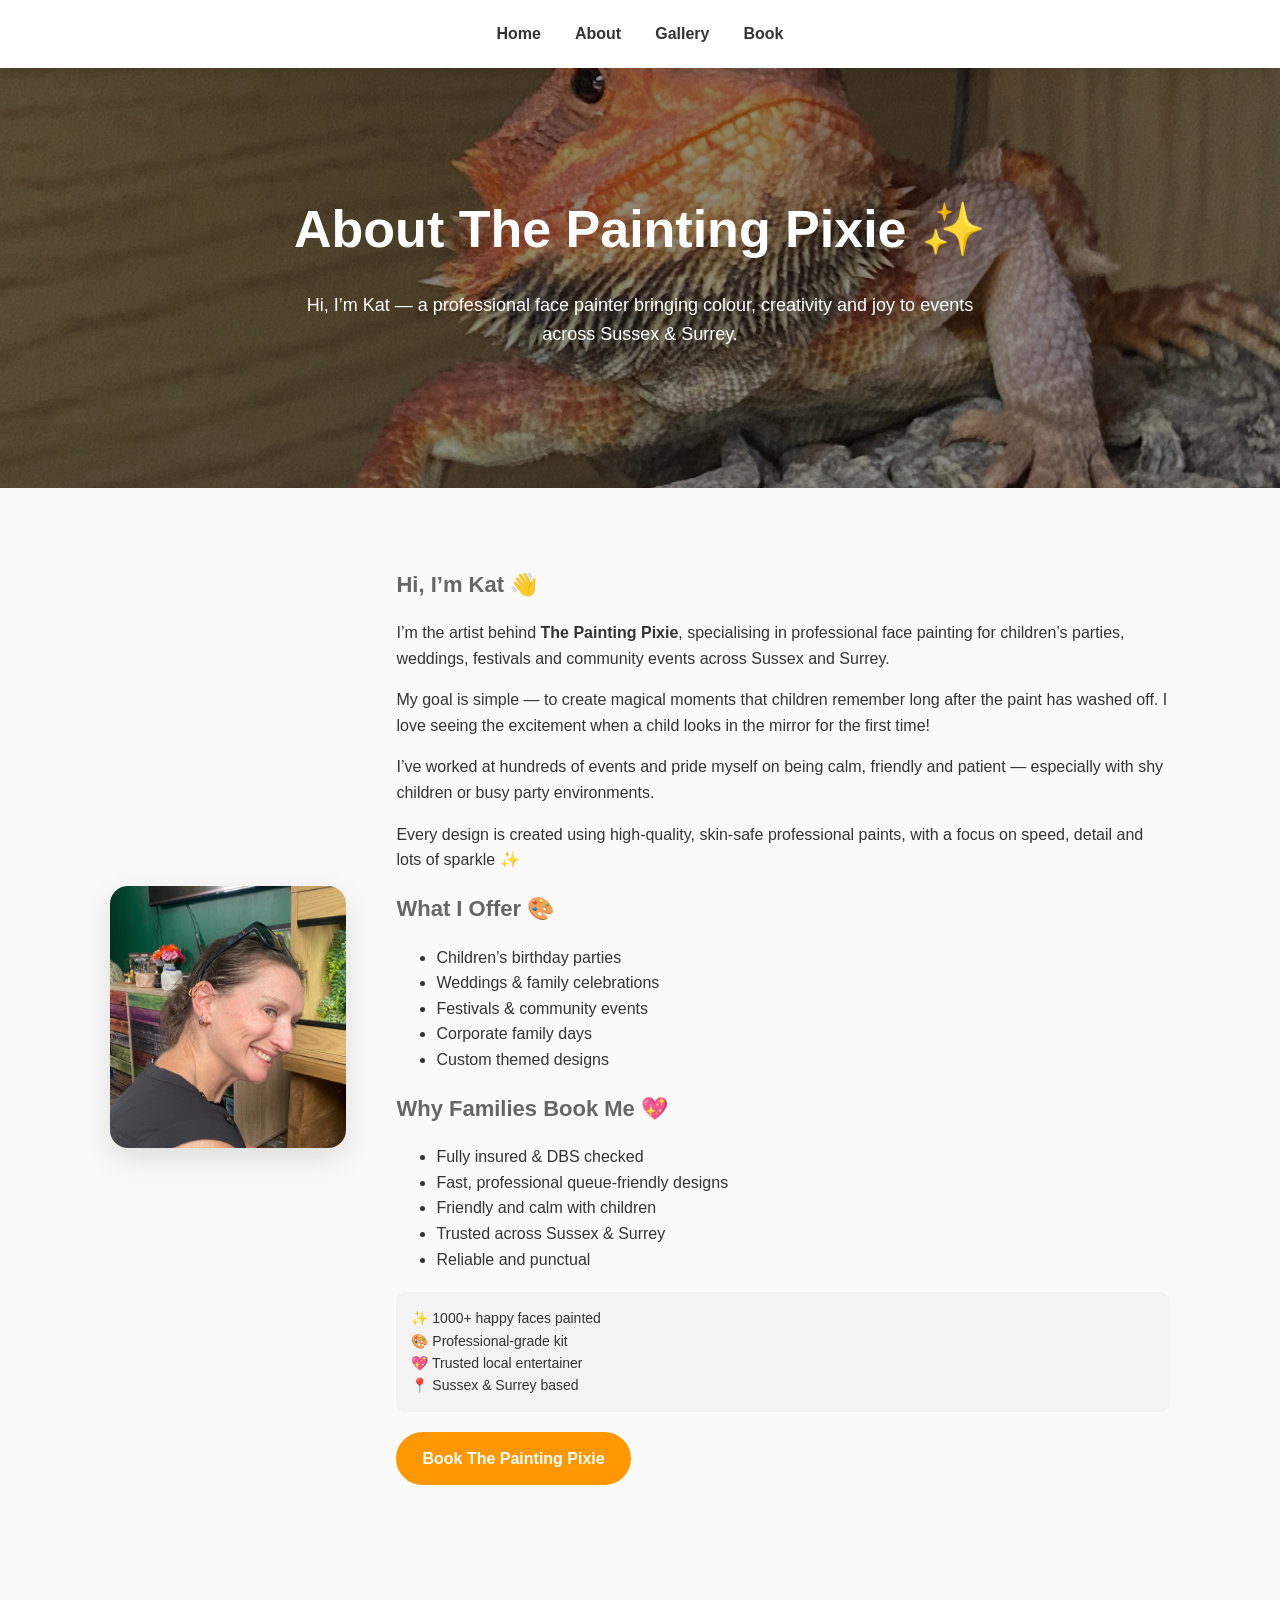
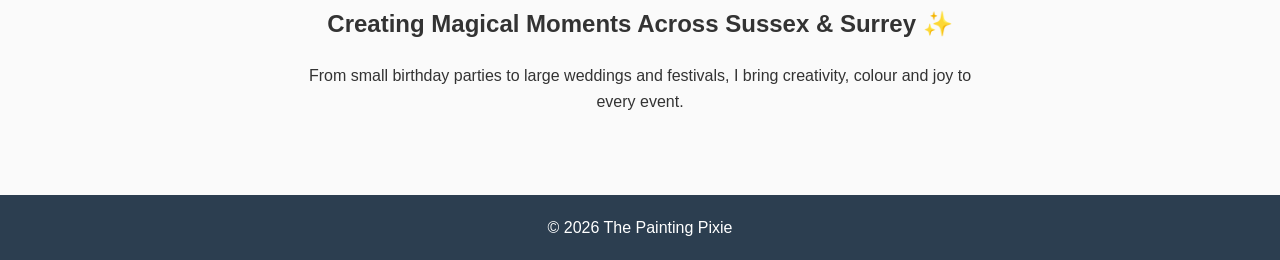
==== about.html @ 781991c0 "Update about.html" ====
<!DOCTYPE html>

<html lang="en-GB">

<head>

  <meta charset="UTF-8">

  <meta name="viewport" content="width=device-width, initial-scale=1.0">

  <title>About The Painting Pixie | Professional Face Painter Sussex & Surrey</title>

  <meta name="description" content="Meet Kat, professional face painter behind The Painting Pixie. Providing fun, safe and creative face painting for parties, weddings and events across Sussex and Surrey.">

  <link rel="canonical" href="https://www.thepaintingpixie.co.uk/about.html">

  <link rel="stylesheet" href="style.css">

  <!-- Open Graph -->

  <meta property="og:title" content="About The Painting Pixie">

  <meta property="og:description" content="Professional face painter in Sussex & Surrey creating magical designs for children’s events.">

  <!-- LocalBusiness Schema -->

  <script type="application/ld+json">

  {

    "@context":"https://schema.org",

    "@type":"AboutPage",

    "name":"About The Painting Pixie",

    "description":"Professional face painting services across Sussex and Surrey"

  }

  </script>

</head>

<body>

<nav>

  <a href="index.html">Home</a>

  <a href="about.html">About</a>

  <a href="gallery.html">Gallery</a>

  <a href="contact.html">Book</a>

</nav>

<header class="page-header">

  <h1>About The Painting Pixie ✨</h1>

  <p>Hi, I’m Kat — a professional face painter bringing colour, creativity and joy to events across Sussex & Surrey.</p>

</header>

<section class="about-container">

  <div class="about-image">

    <img src="kat.jpg" alt="Kat, professional face painter from The Painting Pixie" loading="lazy">

  </div>

  <div class="about-text">

    <h2>Hi, I’m Kat 👋</h2>

    <p>

      I’m the artist behind <strong>The Painting Pixie</strong>, specialising in professional face painting

      for children’s parties, weddings, festivals and community events across Sussex and Surrey.

    </p>

    <p>

      My goal is simple — to create magical moments that children remember long after the paint has washed off.

      I love seeing the excitement when a child looks in the mirror for the first time!

    </p>

    <p>

      I’ve worked at hundreds of events and pride myself on being calm, friendly and patient — especially

      with shy children or busy party environments.

    </p>

    <p>

      Every design is created using high-quality, skin-safe professional paints, with a focus on speed,

      detail and lots of sparkle ✨

    </p>

    <h2>What I Offer 🎨</h2>

    <ul>

      <li>Children’s birthday parties</li>

      <li>Weddings & family celebrations</li>

      <li>Festivals & community events</li>

      <li>Corporate family days</li>

      <li>Custom themed designs</li>

    </ul>

    <h2>Why Families Book Me 💖</h2>

    <ul>

      <li>Fully insured & DBS checked</li>

      <li>Fast, professional queue-friendly designs</li>

      <li>Friendly and calm with children</li>

      <li>Trusted across Sussex & Surrey</li>

      <li>Reliable and punctual</li>

    </ul>

    <div class="trust">

      ✨ 1000+ happy faces painted<br>

      🎨 Professional-grade kit<br>

      💖 Trusted local entertainer<br>

      📍 Sussex & Surrey based

    </div>

    <a href="contact.html" class="btn">Book The Painting Pixie</a>

  </div>

</section>

<!-- TRUST BOOST SECTION -->

<section style="text-align:center; padding:40px;">

  <h2>Creating Magical Moments Across Sussex & Surrey ✨</h2>

  <p style="max-width:700px; margin:auto;">

    From small birthday parties to large weddings and festivals, I bring creativity, colour and joy to every event.

  </p>

</section>

<footer>

  © 2026 The Painting Pixie

</footer>

</body>

</html>
---- style.css ----
/* =========================

   GLOBAL

========================= */

* {

  box-sizing: border-box;

}

body {

  margin: 0;

  font-family: Arial, sans-serif;

  color: #333;

  background: #fafafa;

  line-height: 1.6;

}

img {

  max-width: 100%;

  height: auto;

  display: block;

}

/* =========================

   NAV

========================= */

nav {

  background: white;

  padding: 15px;

  text-align: center;

  box-shadow: 0 2px 10px rgba(0,0,0,0.05);

  position: sticky;

  top: 0;

  z-index: 1000;

  display: flex;

  justify-content: center;

  flex-wrap: wrap;

  gap: 10px;

}

nav a {

  text-decoration: none;

  color: #333;

  font-weight: bold;

  padding: 6px 12px;

  border-radius: 20px;

  transition: 0.2s ease;

}

nav a:hover {

  color: #ff6ec4;

  background: rgba(255, 110, 196, 0.08);

}

/* =========================

   UNIFIED PAGE HEADER (ALL PAGES)

========================= */

.page-header {

  position: relative;

  color: white;

  text-align: center;

  padding: 120px 20px;

  /* NEW HERO IMAGE */

  background-image: url("hero.jpg");

  background-size: cover;

  background-position: center;

  background-repeat: no-repeat;

}

/* DARK OVERLAY FOR READABILITY */

.page-header::before {

  content: "";

  position: absolute;

  inset: 0;

  background: rgba(0, 0, 0, 0.45);

}

/* KEEP TEXT ABOVE OVERLAY */

.page-header h1,

.page-header p,

.page-header a {

  position: relative;

  z-index: 1;

}

.page-header h1 {

  margin: 0;

  font-size: 52px;

}

.page-header p {

  font-size: 18px;

  max-width: 700px;

  margin: 20px auto;

}

/* =========================

   SECTIONS

========================= */

section {

  max-width: 1000px;

  margin: auto;

  padding: 60px 20px;

}

/* =========================

   BUTTONS

========================= */

.btn,

.whatsapp-btn {

  display: inline-block;

  padding: 14px 26px;

  border-radius: 40px;

  text-decoration: none;

  font-weight: bold;

  transition: 0.2s ease;

}

.btn {

  background: #ff9800;

  color: white;

}

.btn:hover {

  background: #e68900;

  transform: translateY(-2px);

}

.whatsapp-btn {

  background: #25D366;

  color: white;

}

.whatsapp-btn:hover {

  opacity: 0.9;

  transform: translateY(-2px);

}

/* =========================

   ABOUT (SIMPLIFIED)

========================= */

.about {

  display: flex;

  gap: 40px;

  align-items: center;

}

.about img {

  width: 300px;

  border-radius: 20px;

}

/* =========================

   ABOUT HERO (NOW MATCHES GLOBAL SYSTEM)

========================= */

.about-hero {

  background: #fafafa;

  min-height: auto;

  display: block;

  padding: 0;

}

.about-container {

  display: flex;

  gap: 50px;

  max-width: 1100px;

  margin: auto;

  align-items: center;

}

.about-image img {

  width: 100%;

  max-width: 400px;

  border-radius: 18px;

  box-shadow: 0 10px 30px rgba(0,0,0,0.12);

}

.about-text h1 {

  font-size: 38px;

}

.about-text h2 {

  font-size: 22px;

  color: #666;

}

/* =========================

   TRUST BOX

========================= */

.trust {

  margin: 20px 0;

  padding: 15px;

  background: #f3f3f3;

  border-radius: 10px;

  font-size: 14px;

}

/* =========================

   GALLERY

========================= */

.insta-gallery {

  display: grid;

  grid-template-columns: repeat(auto-fit, minmax(180px, 1fr));

  gap: 15px;

}

.insta-gallery img {

  aspect-ratio: 1 / 1;

  object-fit: cover;

  border-radius: 14px;

  transition: transform 0.25s ease;

}

.insta-gallery img:hover {

  transform: scale(1.05);

}

/* =========================

   CONTACT BOX

========================= */

.contact-box {

  background: white;

  padding: 25px;

  border-radius: 12px;

}

/* =========================

   TESTIMONIALS

========================= */

.testimonials {

  display: grid;

  grid-template-columns: repeat(auto-fit, minmax(260px, 1fr));

  gap: 20px;

}

.testimonial {

  background: white;

  padding: 25px;

  border-radius: 12px;

}

/* =========================

   PACKAGES SECTION

========================= */

.packages-section {

  padding: 60px 20px;

  background-color: #f9f9f9;

  text-align: center;

  font-family: Arial, sans-serif;

}

.packages-title {

  font-size: 2.5rem;

  color: #333;

  margin-bottom: 10px;

}

.packages-subtitle {

  font-size: 1.1rem;

  color: #666;

  margin-bottom: 40px;

}

.packages-grid {

  display: grid;

  grid-template-columns: repeat(3, 1fr);

  gap: 30px;

  max-width: 1200px;

  margin: 0 auto;

  align-items: stretch;

}

.package-card {

  background: #ffffff;

  border-radius: 12px;

  box-shadow: 0 4px 15px rgba(0,0,0,0.05);

  padding: 30px;

  width: 100%;

  max-width: 320px;

  display: flex;

  flex-direction: column;

  justify-content: space-between;

  transition: transform 0.3s ease;

  border: 1px solid #eee;

}

.package-card {

  display: flex;

  flex-direction: column;

  justify-content: space-between;

  height: 100%;

}

.package-card:hover {

  transform: translateY(-5px);

}

.package-name {

  font-size: 1.5rem;

  color: #2c3e50;

  margin: 0 0 10px 0;

}

.package-tagline {

  font-size: 0.95rem;

  color: #e67e22;

  font-weight: bold;

  margin-bottom: 20px;

}

.package-features {

  list-style: none;

  padding: 0;

  margin: 0 0 30px 0;

  text-align: left;

}

.package-features li {

  padding: 8px 0;

  color: #555;

  font-size: 0.95rem;

  border-bottom: 1px dashed #eee;

}

.package-features li:last-child {

  border-bottom: none;

}

.package-price {

  font-size: 1.8rem;

  font-weight: bold;

  color: #333;

  margin-bottom: 25px;

}

.package-btn {

  display: block;

  background-color: #ff9800;

  color: white;

  text-decoration: none;

  padding: 12px 20px;

  border-radius: 25px;

  font-weight: bold;

  transition: background 0.2s;

}

.package-btn:hover {

  background-color: #2980b9;

}

.package-summary {

  margin-top: 30px;

  padding: 20px;

  background: #fafafa;

  border-radius: 12px;

  border: 1px solid #eee;

}

.package-summary h3 {

  margin-top: 0;

  color: #ff6ec4;

}

.package-summary p {

  margin-bottom: 15px;

  line-height: 1.5;

}


/* =========================

   FOOTER

========================= */

footer {

  text-align: center;

  padding: 20px;

  background: #2c3e50;

  color: white;

  margin-top: 40px;

}

/* =========================

   WHATSAPP FLOAT

========================= */

.whatsapp-float {

  position: fixed;

  width: 60px;

  height: 60px;

  bottom: 20px;

  right: 20px;

  background: #25D366;

  color: white;

  border-radius: 50%;

}

/* =========================

   BOOKING PAGE

========================= */

.booking-grid {

  display: grid;

  grid-template-columns: 1fr 1fr;

  gap: 20px;

}

.card {

  background: white;

  padding: 20px;

  border-radius: 12px;

}

/* FORM */

form {

  display: flex;

  flex-direction: column;

  gap: 12px;

  max-width: 500px;

}

input,

textarea {

  width: 100%;

  padding: 10px;

  border: 1px solid #ccc;

  border-radius: 5px;

}

select {

  width: 100%;

  padding: 10px;

  border: 1px solid #ccc;

  border-radius: 5px;

  font-size: 16px;

  background: white;

  margin-bottom: 12px;

}

.package-summary {

  background: #f9f9f9;

  padding: 20px;

  border-radius: 12px;

  margin-bottom: 20px;

  border: 1px solid #eee;

}

/* =========================

   MOBILE

========================= */

@media (max-width: 768px) {

  header h1 {

    font-size: 36px;

  }

  .about,

  .about-container {

    flex-direction: column;

    text-align: center;

  }

  .booking-grid {

    grid-template-columns: 1fr;

  }

   .packages-grid {

  grid-template-columns: 1fr;

}
   
}
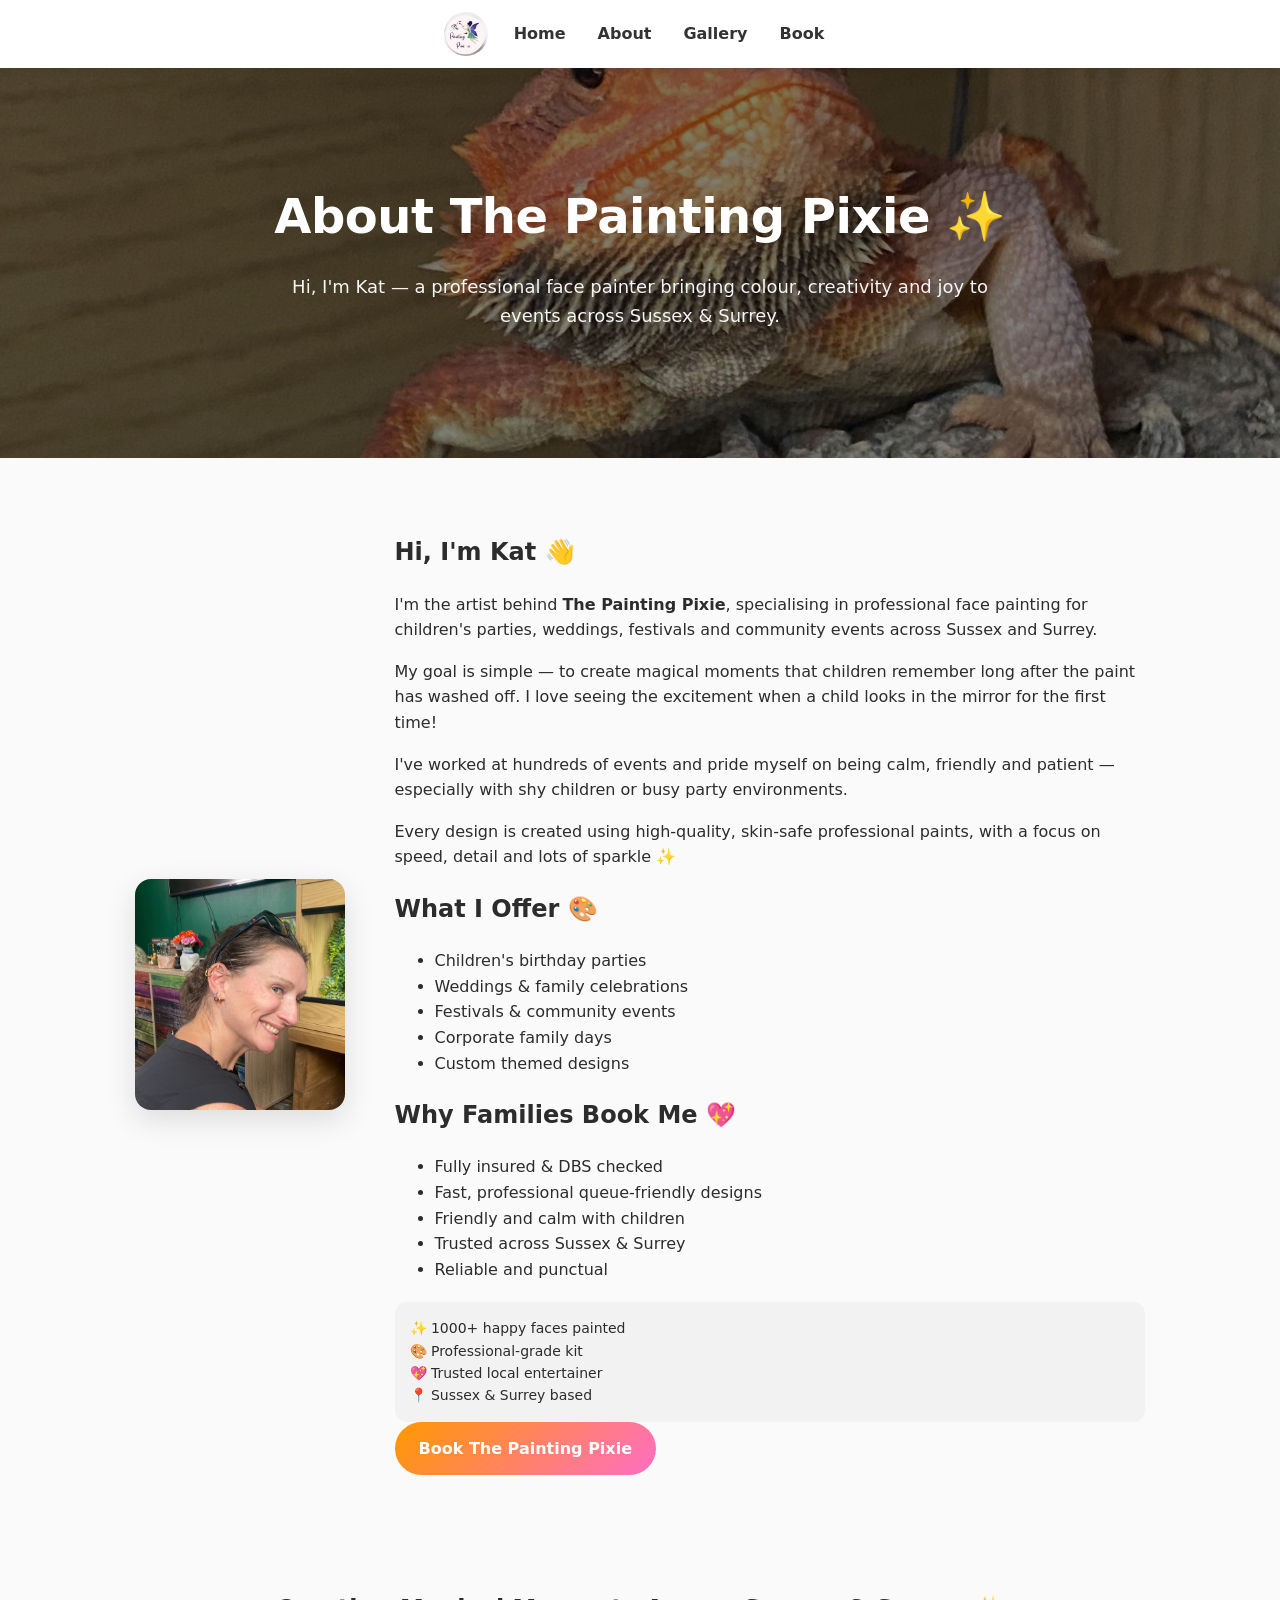
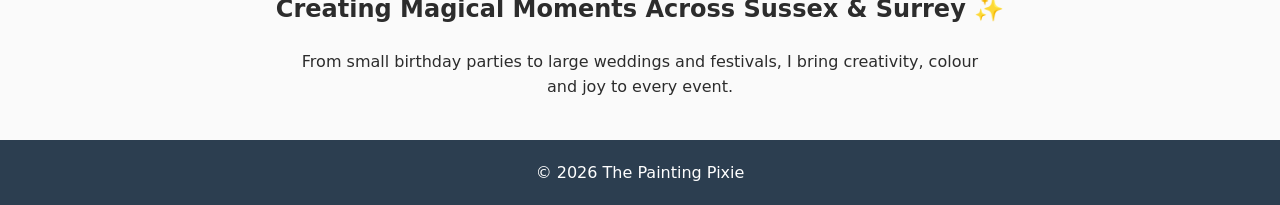
==== commit 3589aa1a: "Add files via upload" ====
--- a/about.html
+++ b/about.html
@@ -1,183 +1,112 @@
 <!DOCTYPE html>
+<html lang="en-GB">
+<head>
+<meta charset="UTF-8">
+<meta name="viewport" content="width=device-width, initial-scale=1.0">
+<title>About The Painting Pixie | Professional Face Painter Sussex & Surrey</title>
+<meta name="description" content="Meet Kat, professional face painter behind The Painting Pixie. Providing fun, safe and creative face painting for parties, weddings and events across Sussex and Surrey.">
+<link rel="canonical" href="https://www.thepaintingpixie.co.uk/about.html">
+<link rel="stylesheet" href="style.css">
 
-<html lang="en-GB">
+<!-- Favicon (from your logo) -->
+<link rel="icon" type="image/png" sizes="32x32" href="favicon-32x32.png">
+<link rel="icon" type="image/png" sizes="16x16" href="favicon-16x16.png">
+<link rel="apple-touch-icon" href="apple-touch-icon.png">
+<link rel="icon" href="favicon.ico">
 
-<head>
+<!-- Open Graph -->
+<meta property="og:title" content="About The Painting Pixie">
+<meta property="og:description" content="Professional face painter in Sussex & Surrey creating magical designs for children's events.">
 
-  <meta charset="UTF-8">
-
-  <meta name="viewport" content="width=device-width, initial-scale=1.0">
-
-  <title>About The Painting Pixie | Professional Face Painter Sussex & Surrey</title>
-
-  <meta name="description" content="Meet Kat, professional face painter behind The Painting Pixie. Providing fun, safe and creative face painting for parties, weddings and events across Sussex and Surrey.">
-
-  <link rel="canonical" href="https://www.thepaintingpixie.co.uk/about.html">
-
-  <link rel="stylesheet" href="style.css">
-
-  <!-- Open Graph -->
-
-  <meta property="og:title" content="About The Painting Pixie">
-
-  <meta property="og:description" content="Professional face painter in Sussex & Surrey creating magical designs for children’s events.">
-
-  <!-- LocalBusiness Schema -->
-
-  <script type="application/ld+json">
-
-  {
-
-    "@context":"https://schema.org",
-
-    "@type":"AboutPage",
-
-    "name":"About The Painting Pixie",
-
-    "description":"Professional face painting services across Sussex and Surrey"
-
-  }
-
-  </script>
-
+<!-- LocalBusiness Schema -->
+<script type="application/ld+json">
+{
+"@context":"https://schema.org",
+"@type":"AboutPage",
+"name":"About The Painting Pixie",
+"description":"Professional face painting services across Sussex and Surrey"
+}
+</script>
 </head>
 
 <body>
-
 <nav>
-
-  <a href="index.html">Home</a>
-
-  <a href="about.html">About</a>
-
-  <a href="gallery.html">Gallery</a>
-
-  <a href="contact.html">Book</a>
-
+<a href="index.html" class="nav-logo-link"><img src="logo-nav.png" alt="The Painting Pixie logo"></a>
+<a href="index.html">Home</a>
+<a href="about.html">About</a>
+<a href="gallery.html">Gallery</a>
+<a href="contact.html">Book</a>
 </nav>
 
 <header class="page-header">
-
-  <h1>About The Painting Pixie ✨</h1>
-
-  <p>Hi, I’m Kat — a professional face painter bringing colour, creativity and joy to events across Sussex & Surrey.</p>
-
+<h1>About The Painting Pixie ✨</h1>
+<p>Hi, I'm Kat — a professional face painter bringing colour, creativity and joy to events across Sussex & Surrey.</p>
 </header>
 
 <section class="about-container">
+<div class="about-image">
+<img src="kat.jpg" alt="Kat, professional face painter from The Painting Pixie">
+</div>
 
-  <div class="about-image">
+<div class="about-text">
+<h2>Hi, I'm Kat 👋</h2>
+<p>
+I'm the artist behind <strong>The Painting Pixie</strong>, specialising in professional face painting
+for children's parties, weddings, festivals and community events across Sussex and Surrey.
+</p>
+<p>
+My goal is simple — to create magical moments that children remember long after the paint has washed off.
+I love seeing the excitement when a child looks in the mirror for the first time!
+</p>
+<p>
+I've worked at hundreds of events and pride myself on being calm, friendly and patient — especially
+with shy children or busy party environments.
+</p>
+<p>
+Every design is created using high-quality, skin-safe professional paints, with a focus on speed,
+detail and lots of sparkle ✨
+</p>
 
-    <img src="kat.jpg" alt="Kat, professional face painter from The Painting Pixie" loading="lazy">
+<h2>What I Offer 🎨</h2>
+<ul>
+<li>Children's birthday parties</li>
+<li>Weddings & family celebrations</li>
+<li>Festivals & community events</li>
+<li>Corporate family days</li>
+<li>Custom themed designs</li>
+</ul>
 
-  </div>
+<h2>Why Families Book Me 💖</h2>
+<ul>
+<li>Fully insured & DBS checked</li>
+<li>Fast, professional queue-friendly designs</li>
+<li>Friendly and calm with children</li>
+<li>Trusted across Sussex & Surrey</li>
+<li>Reliable and punctual</li>
+</ul>
 
-  <div class="about-text">
+<div class="trust">
+✨ 1000+ happy faces painted<br>
+🎨 Professional-grade kit<br>
+💖 Trusted local entertainer<br>
+📍 Sussex & Surrey based
+</div>
 
-    <h2>Hi, I’m Kat 👋</h2>
-
-    <p>
-
-      I’m the artist behind <strong>The Painting Pixie</strong>, specialising in professional face painting
-
-      for children’s parties, weddings, festivals and community events across Sussex and Surrey.
-
-    </p>
-
-    <p>
-
-      My goal is simple — to create magical moments that children remember long after the paint has washed off.
-
-      I love seeing the excitement when a child looks in the mirror for the first time!
-
-    </p>
-
-    <p>
-
-      I’ve worked at hundreds of events and pride myself on being calm, friendly and patient — especially
-
-      with shy children or busy party environments.
-
-    </p>
-
-    <p>
-
-      Every design is created using high-quality, skin-safe professional paints, with a focus on speed,
-
-      detail and lots of sparkle ✨
-
-    </p>
-
-    <h2>What I Offer 🎨</h2>
-
-    <ul>
-
-      <li>Children’s birthday parties</li>
-
-      <li>Weddings & family celebrations</li>
-
-      <li>Festivals & community events</li>
-
-      <li>Corporate family days</li>
-
-      <li>Custom themed designs</li>
-
-    </ul>
-
-    <h2>Why Families Book Me 💖</h2>
-
-    <ul>
-
-      <li>Fully insured & DBS checked</li>
-
-      <li>Fast, professional queue-friendly designs</li>
-
-      <li>Friendly and calm with children</li>
-
-      <li>Trusted across Sussex & Surrey</li>
-
-      <li>Reliable and punctual</li>
-
-    </ul>
-
-    <div class="trust">
-
-      ✨ 1000+ happy faces painted<br>
-
-      🎨 Professional-grade kit<br>
-
-      💖 Trusted local entertainer<br>
-
-      📍 Sussex & Surrey based
-
-    </div>
-
-    <a href="contact.html" class="btn">Book The Painting Pixie</a>
-
-  </div>
-
+<a href="contact.html" class="btn">Book The Painting Pixie</a>
+</div>
 </section>
 
 <!-- TRUST BOOST SECTION -->
-
 <section style="text-align:center; padding:40px;">
-
-  <h2>Creating Magical Moments Across Sussex & Surrey ✨</h2>
-
-  <p style="max-width:700px; margin:auto;">
-
-    From small birthday parties to large weddings and festivals, I bring creativity, colour and joy to every event.
-
-  </p>
-
+<h2>Creating Magical Moments Across Sussex & Surrey ✨</h2>
+<p style="max-width:700px; margin:auto;">
+From small birthday parties to large weddings and festivals, I bring creativity, colour and joy to every event.
+</p>
 </section>
 
 <footer>
-
-  © 2026 The Painting Pixie
-
+© 2026 The Painting Pixie
 </footer>
 
 </body>
-
 </html>
--- a/style.css
+++ b/style.css
@@ -1,804 +1,341 @@
 /* =========================
-
-   GLOBAL
-
-========================= */
-
+   GLOBAL RESET + BASE
+========================= */
 * {
-
   box-sizing: border-box;
-
-}
-
+}
 body {
-
   margin: 0;
-
-  font-family: Arial, sans-serif;
-
+  font-family: system-ui, -apple-system, Segoe UI, Roboto, Arial, sans-serif;
+  color: #2c2c2c;
+  background: #fafafa;
+  line-height: 1.6;
+  -webkit-font-smoothing: antialiased;
+}
+img {
+  max-width: 100%;
+  height: auto;
+  display: block;
+}
+
+/* =========================
+   NAV
+========================= */
+nav {
+  background: #fff;
+  padding: 12px;
+  text-align: center;
+  box-shadow: 0 2px 10px rgba(0,0,0,0.06);
+  position: sticky;
+  top: 0;
+  z-index: 1000;
+  display: flex;
+  justify-content: center;
+  align-items: center;
+  flex-wrap: wrap;
+  gap: 8px;
+}
+nav a {
+  text-decoration: none;
   color: #333;
-
-  background: #fafafa;
-
-  line-height: 1.6;
-
-}
-
-img {
-
-  max-width: 100%;
-
-  height: auto;
-
+  font-weight: 600;
+  padding: 6px 12px;
+  border-radius: 999px;
+  transition: 0.2s ease;
+}
+nav a:hover {
+  color: #ff6ec4;
+  background: rgba(255, 110, 196, 0.1);
+}
+
+/* Logo link in nav — exclude it from the pill hover effect */
+nav a.nav-logo-link {
+  padding: 0;
+  margin-right: 6px;
+  border-radius: 50%;
+}
+nav a.nav-logo-link:hover {
+  background: none;
+}
+nav a.nav-logo-link img {
+  height: 44px;
+  width: 44px;
+  border-radius: 50%;
   display: block;
-
-}
-
-/* =========================
-
-   NAV
-
-========================= */
-
-nav {
-
+}
+
+/* =========================
+   HERO HEADER
+========================= */
+.page-header {
+  position: relative;
+  color: white;
+  text-align: center;
+  padding: 110px 20px;
+  background-image: url("hero.jpg");
+  background-size: cover;
+  background-position: center;
+}
+.page-header::before {
+  content: "";
+  position: absolute;
+  inset: 0;
+  background: rgba(0,0,0,0.5);
+}
+.page-header h1,
+.page-header p,
+.page-header a {
+  position: relative;
+  z-index: 1;
+}
+.page-header h1 {
+  margin: 0;
+  font-size: 48px;
+  letter-spacing: -0.5px;
+}
+.page-header p {
+  font-size: 18px;
+  max-width: 700px;
+  margin: 18px auto;
+  opacity: 0.95;
+}
+
+/* =========================
+   SECTIONS
+========================= */
+section {
+  max-width: 1050px;
+  margin: auto;
+  padding: 55px 20px;
+}
+
+/* =========================
+   BUTTONS (IMPROVED)
+========================= */
+.btn,
+.whatsapp-btn,
+.package-btn {
+  display: inline-block;
+  padding: 14px 24px;
+  border-radius: 999px;
+  text-decoration: none;
+  font-weight: 700;
+  transition: 0.2s ease;
+}
+.btn {
+  background: linear-gradient(135deg, #ff9800, #ff6ec4);
+  color: white;
+}
+.btn:hover {
+  transform: translateY(-2px);
+  opacity: 0.95;
+}
+.whatsapp-btn {
+  background: #25D366;
+  color: white;
+}
+.whatsapp-btn:hover {
+  transform: translateY(-2px);
+  opacity: 0.9;
+}
+
+/* =========================
+   ABOUT
+========================= */
+.about {
+  display: flex;
+  gap: 40px;
+  align-items: center;
+}
+.about img {
+  width: 320px;
+  border-radius: 18px;
+}
+
+/* =========================
+   ABOUT CONTAINER
+========================= */
+.about-container {
+  display: flex;
+  gap: 50px;
+  align-items: center;
+}
+.about-image img {
+  width: 100%;
+  max-width: 420px;
+  border-radius: 16px;
+  box-shadow: 0 10px 30px rgba(0,0,0,0.12);
+}
+.about-text h1 {
+  font-size: 36px;
+}
+
+/* =========================
+   TRUST BOX
+========================= */
+.trust {
+  margin-top: 20px;
+  padding: 15px;
+  background: #f2f2f2;
+  border-radius: 12px;
+  font-size: 14px;
+}
+
+/* =========================
+   GALLERY
+========================= */
+.insta-gallery {
+  display: grid;
+  grid-template-columns: repeat(auto-fit, minmax(180px, 1fr));
+  gap: 14px;
+}
+.insta-gallery img {
+  aspect-ratio: 1/1;
+  object-fit: cover;
+  border-radius: 12px;
+  transition: transform 0.2s ease;
+}
+.insta-gallery img:hover {
+  transform: scale(1.04);
+}
+
+/* =========================
+   TESTIMONIALS
+========================= */
+.testimonials {
+  display: grid;
+  grid-template-columns: repeat(auto-fit, minmax(260px, 1fr));
+  gap: 18px;
+}
+.testimonial {
+  background: #fff;
+  padding: 22px;
+  border-radius: 12px;
+  box-shadow: 0 4px 15px rgba(0,0,0,0.04);
+}
+
+/* =========================
+   CONTACT BOX
+========================= */
+.contact-box {
   background: white;
-
-  padding: 15px;
-
-  text-align: center;
-
-  box-shadow: 0 2px 10px rgba(0,0,0,0.05);
-
-  position: sticky;
-
-  top: 0;
-
-  z-index: 1000;
-
-  display: flex;
-
+  padding: 30px;
+  border-radius: 14px;
+  text-align: center;
+  box-shadow: 0 4px 20px rgba(0,0,0,0.05);
+}
+
+/* =========================
+   PACKAGES
+========================= */
+.packages-section {
+  background: #f8f8f8;
+  text-align: center;
+}
+.packages-grid {
+  display: grid;
+  grid-template-columns: repeat(3, 1fr);
+  gap: 25px;
+  max-width: 1100px;
+  margin: auto;
+}
+.package-card {
+  background: white;
+  border-radius: 14px;
+  padding: 28px;
+  border: 1px solid #eee;
+  box-shadow: 0 6px 20px rgba(0,0,0,0.04);
+  display: flex;
+  flex-direction: column;
+  justify-content: space-between;
+  transition: 0.2s ease;
+}
+.package-card:hover {
+  transform: translateY(-4px);
+}
+.package-price {
+  font-size: 1.8rem;
+  font-weight: bold;
+}
+
+/* =========================
+   FOOTER
+========================= */
+footer {
+  text-align: center;
+  padding: 20px;
+  background: #2c3e50;
+  color: white;
+}
+
+/* =========================
+   WHATSAPP FLOAT
+========================= */
+.whatsapp-float {
+  position: fixed;
+  bottom: 18px;
+  right: 18px;
+  width: 58px;
+  height: 58px;
+  background: #25D366;
+  border-radius: 50%;
+  display: flex;
+  align-items: center;
   justify-content: center;
-
-  flex-wrap: wrap;
-
-  gap: 10px;
-
-}
-
-nav a {
-
-  text-decoration: none;
-
-  color: #333;
-
-  font-weight: bold;
-
-  padding: 6px 12px;
-
-  border-radius: 20px;
-
-  transition: 0.2s ease;
-
-}
-
-nav a:hover {
-
-  color: #ff6ec4;
-
-  background: rgba(255, 110, 196, 0.08);
-
-}
-
-/* =========================
-
-   UNIFIED PAGE HEADER (ALL PAGES)
-
-========================= */
-
-.page-header {
-
-  position: relative;
-
-  color: white;
-
-  text-align: center;
-
-  padding: 120px 20px;
-
-  /* NEW HERO IMAGE */
-
-  background-image: url("hero.jpg");
-
-  background-size: cover;
-
-  background-position: center;
-
-  background-repeat: no-repeat;
-
-}
-
-/* DARK OVERLAY FOR READABILITY */
-
-.page-header::before {
-
-  content: "";
-
-  position: absolute;
-
-  inset: 0;
-
-  background: rgba(0, 0, 0, 0.45);
-
-}
-
-/* KEEP TEXT ABOVE OVERLAY */
-
-.page-header h1,
-
-.page-header p,
-
-.page-header a {
-
-  position: relative;
-
-  z-index: 1;
-
-}
-
-.page-header h1 {
-
-  margin: 0;
-
-  font-size: 52px;
-
-}
-
-.page-header p {
-
-  font-size: 18px;
-
-  max-width: 700px;
-
-  margin: 20px auto;
-
-}
-
-/* =========================
-
-   SECTIONS
-
-========================= */
-
-section {
-
-  max-width: 1000px;
-
-  margin: auto;
-
-  padding: 60px 20px;
-
-}
-
-/* =========================
-
-   BUTTONS
-
-========================= */
-
-.btn,
-
-.whatsapp-btn {
-
-  display: inline-block;
-
-  padding: 14px 26px;
-
-  border-radius: 40px;
-
-  text-decoration: none;
-
-  font-weight: bold;
-
-  transition: 0.2s ease;
-
-}
-
-.btn {
-
-  background: #ff9800;
-
-  color: white;
-
-}
-
-.btn:hover {
-
-  background: #e68900;
-
-  transform: translateY(-2px);
-
-}
-
-.whatsapp-btn {
-
-  background: #25D366;
-
-  color: white;
-
-}
-
-.whatsapp-btn:hover {
-
-  opacity: 0.9;
-
-  transform: translateY(-2px);
-
-}
-
-/* =========================
-
-   ABOUT (SIMPLIFIED)
-
-========================= */
-
-.about {
-
-  display: flex;
-
-  gap: 40px;
-
-  align-items: center;
-
-}
-
-.about img {
-
-  width: 300px;
-
-  border-radius: 20px;
-
-}
-
-/* =========================
-
-   ABOUT HERO (NOW MATCHES GLOBAL SYSTEM)
-
-========================= */
-
-.about-hero {
-
-  background: #fafafa;
-
-  min-height: auto;
-
-  display: block;
-
-  padding: 0;
-
-}
-
-.about-container {
-
-  display: flex;
-
-  gap: 50px;
-
-  max-width: 1100px;
-
-  margin: auto;
-
-  align-items: center;
-
-}
-
-.about-image img {
-
+  font-size: 26px;
+  color: white;
+  box-shadow: 0 6px 20px rgba(0,0,0,0.2);
+}
+
+/* =========================
+   BOOKING GRID
+========================= */
+.booking-grid {
+  display: grid;
+  grid-template-columns: 1fr 1fr;
+  gap: 20px;
+}
+.card {
+  background: white;
+  padding: 22px;
+  border-radius: 12px;
+  box-shadow: 0 4px 15px rgba(0,0,0,0.05);
+}
+
+/* =========================
+   FORMS
+========================= */
+form {
+  display: flex;
+  flex-direction: column;
+  gap: 12px;
+}
+input,
+textarea,
+select {
   width: 100%;
-
-  max-width: 400px;
-
-  border-radius: 18px;
-
-  box-shadow: 0 10px 30px rgba(0,0,0,0.12);
-
-}
-
-.about-text h1 {
-
-  font-size: 38px;
-
-}
-
-.about-text h2 {
-
-  font-size: 22px;
-
-  color: #666;
-
-}
-
-/* =========================
-
-   TRUST BOX
-
-========================= */
-
-.trust {
-
-  margin: 20px 0;
-
-  padding: 15px;
-
-  background: #f3f3f3;
-
-  border-radius: 10px;
-
-  font-size: 14px;
-
-}
-
-/* =========================
-
-   GALLERY
-
-========================= */
-
-.insta-gallery {
-
-  display: grid;
-
-  grid-template-columns: repeat(auto-fit, minmax(180px, 1fr));
-
-  gap: 15px;
-
-}
-
-.insta-gallery img {
-
-  aspect-ratio: 1 / 1;
-
-  object-fit: cover;
-
-  border-radius: 14px;
-
-  transition: transform 0.25s ease;
-
-}
-
-.insta-gallery img:hover {
-
-  transform: scale(1.05);
-
-}
-
-/* =========================
-
-   CONTACT BOX
-
-========================= */
-
-.contact-box {
-
-  background: white;
-
-  padding: 25px;
-
-  border-radius: 12px;
-
-}
-
-/* =========================
-
-   TESTIMONIALS
-
-========================= */
-
-.testimonials {
-
-  display: grid;
-
-  grid-template-columns: repeat(auto-fit, minmax(260px, 1fr));
-
-  gap: 20px;
-
-}
-
-.testimonial {
-
-  background: white;
-
-  padding: 25px;
-
-  border-radius: 12px;
-
-}
-
-/* =========================
-
-   PACKAGES SECTION
-
-========================= */
-
-.packages-section {
-
-  padding: 60px 20px;
-
-  background-color: #f9f9f9;
-
-  text-align: center;
-
-  font-family: Arial, sans-serif;
-
-}
-
-.packages-title {
-
-  font-size: 2.5rem;
-
-  color: #333;
-
-  margin-bottom: 10px;
-
-}
-
-.packages-subtitle {
-
-  font-size: 1.1rem;
-
-  color: #666;
-
-  margin-bottom: 40px;
-
-}
-
-.packages-grid {
-
-  display: grid;
-
-  grid-template-columns: repeat(3, 1fr);
-
-  gap: 30px;
-
-  max-width: 1200px;
-
-  margin: 0 auto;
-
-  align-items: stretch;
-
-}
-
-.package-card {
-
-  background: #ffffff;
-
-  border-radius: 12px;
-
-  box-shadow: 0 4px 15px rgba(0,0,0,0.05);
-
-  padding: 30px;
-
-  width: 100%;
-
-  max-width: 320px;
-
-  display: flex;
-
-  flex-direction: column;
-
-  justify-content: space-between;
-
-  transition: transform 0.3s ease;
-
-  border: 1px solid #eee;
-
-}
-
-.package-card {
-
-  display: flex;
-
-  flex-direction: column;
-
-  justify-content: space-between;
-
-  height: 100%;
-
-}
-
-.package-card:hover {
-
-  transform: translateY(-5px);
-
-}
-
-.package-name {
-
-  font-size: 1.5rem;
-
-  color: #2c3e50;
-
-  margin: 0 0 10px 0;
-
-}
-
-.package-tagline {
-
-  font-size: 0.95rem;
-
-  color: #e67e22;
-
-  font-weight: bold;
-
-  margin-bottom: 20px;
-
-}
-
-.package-features {
-
-  list-style: none;
-
-  padding: 0;
-
-  margin: 0 0 30px 0;
-
-  text-align: left;
-
-}
-
-.package-features li {
-
-  padding: 8px 0;
-
-  color: #555;
-
-  font-size: 0.95rem;
-
-  border-bottom: 1px dashed #eee;
-
-}
-
-.package-features li:last-child {
-
-  border-bottom: none;
-
-}
-
-.package-price {
-
-  font-size: 1.8rem;
-
-  font-weight: bold;
-
-  color: #333;
-
-  margin-bottom: 25px;
-
-}
-
-.package-btn {
-
-  display: block;
-
-  background-color: #ff9800;
-
-  color: white;
-
-  text-decoration: none;
-
-  padding: 12px 20px;
-
-  border-radius: 25px;
-
-  font-weight: bold;
-
-  transition: background 0.2s;
-
-}
-
-.package-btn:hover {
-
-  background-color: #2980b9;
-
-}
-
-.package-summary {
-
-  margin-top: 30px;
-
-  padding: 20px;
-
-  background: #fafafa;
-
-  border-radius: 12px;
-
-  border: 1px solid #eee;
-
-}
-
-.package-summary h3 {
-
-  margin-top: 0;
-
-  color: #ff6ec4;
-
-}
-
-.package-summary p {
-
-  margin-bottom: 15px;
-
-  line-height: 1.5;
-
-}
-
-
-/* =========================
-
-   FOOTER
-
-========================= */
-
-footer {
-
-  text-align: center;
-
-  padding: 20px;
-
-  background: #2c3e50;
-
-  color: white;
-
-  margin-top: 40px;
-
-}
-
-/* =========================
-
-   WHATSAPP FLOAT
-
-========================= */
-
-.whatsapp-float {
-
-  position: fixed;
-
-  width: 60px;
-
-  height: 60px;
-
-  bottom: 20px;
-
-  right: 20px;
-
-  background: #25D366;
-
-  color: white;
-
-  border-radius: 50%;
-
-}
-
-/* =========================
-
-   BOOKING PAGE
-
-========================= */
-
-.booking-grid {
-
-  display: grid;
-
-  grid-template-columns: 1fr 1fr;
-
-  gap: 20px;
-
-}
-
-.card {
-
-  background: white;
-
-  padding: 20px;
-
-  border-radius: 12px;
-
-}
-
-/* FORM */
-
-form {
-
-  display: flex;
-
-  flex-direction: column;
-
-  gap: 12px;
-
-  max-width: 500px;
-
-}
-
-input,
-
-textarea {
-
-  width: 100%;
-
-  padding: 10px;
-
-  border: 1px solid #ccc;
-
-  border-radius: 5px;
-
-}
-
-select {
-
-  width: 100%;
-
-  padding: 10px;
-
-  border: 1px solid #ccc;
-
-  border-radius: 5px;
-
-  font-size: 16px;
-
-  background: white;
-
-  margin-bottom: 12px;
-
-}
-
-.package-summary {
-
-  background: #f9f9f9;
-
-  padding: 20px;
-
-  border-radius: 12px;
-
-  margin-bottom: 20px;
-
-  border: 1px solid #eee;
-
-}
-
-/* =========================
-
+  padding: 11px;
+  border: 1px solid #ddd;
+  border-radius: 8px;
+  font-size: 15px;
+}
+
+/* =========================
    MOBILE
-
-========================= */
-
+========================= */
 @media (max-width: 768px) {
-
   header h1 {
-
-    font-size: 36px;
-
+    font-size: 34px;
   }
-
   .about,
-
   .about-container {
-
     flex-direction: column;
-
     text-align: center;
-
   }
-
+  .packages-grid {
+    grid-template-columns: 1fr;
+  }
   .booking-grid {
-
     grid-template-columns: 1fr;
-
   }
-
-   .packages-grid {
-
-  grid-template-columns: 1fr;
-
-}
-   
-}
+}
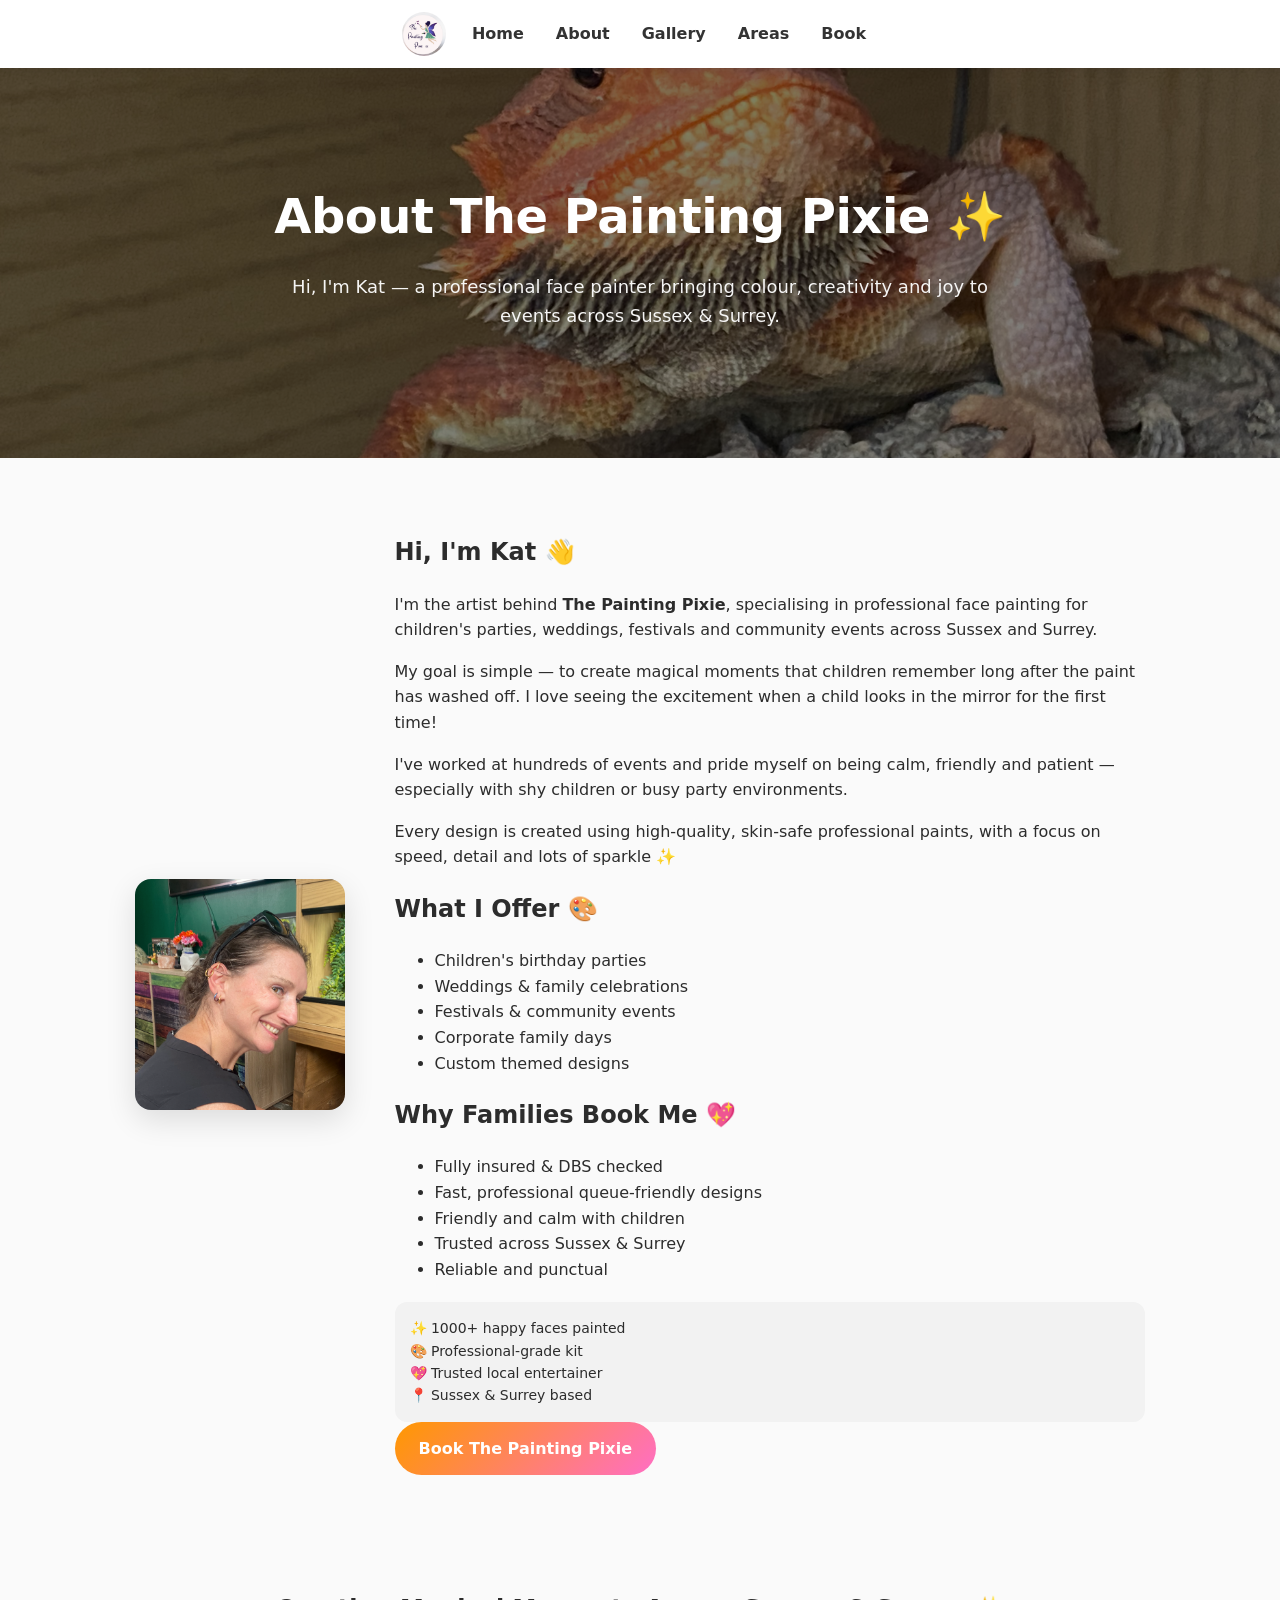
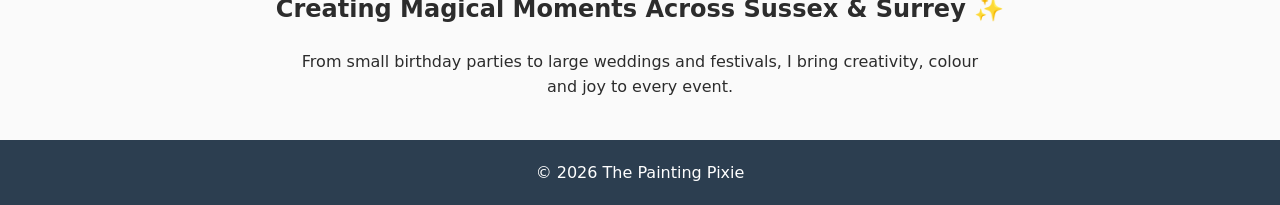
==== commit 5448351c: "Update about.html" ====
--- a/about.html
+++ b/about.html
@@ -35,6 +35,7 @@
 <a href="index.html">Home</a>
 <a href="about.html">About</a>
 <a href="gallery.html">Gallery</a>
+<a href="areas.html">Areas</a>
 <a href="contact.html">Book</a>
 </nav>
 
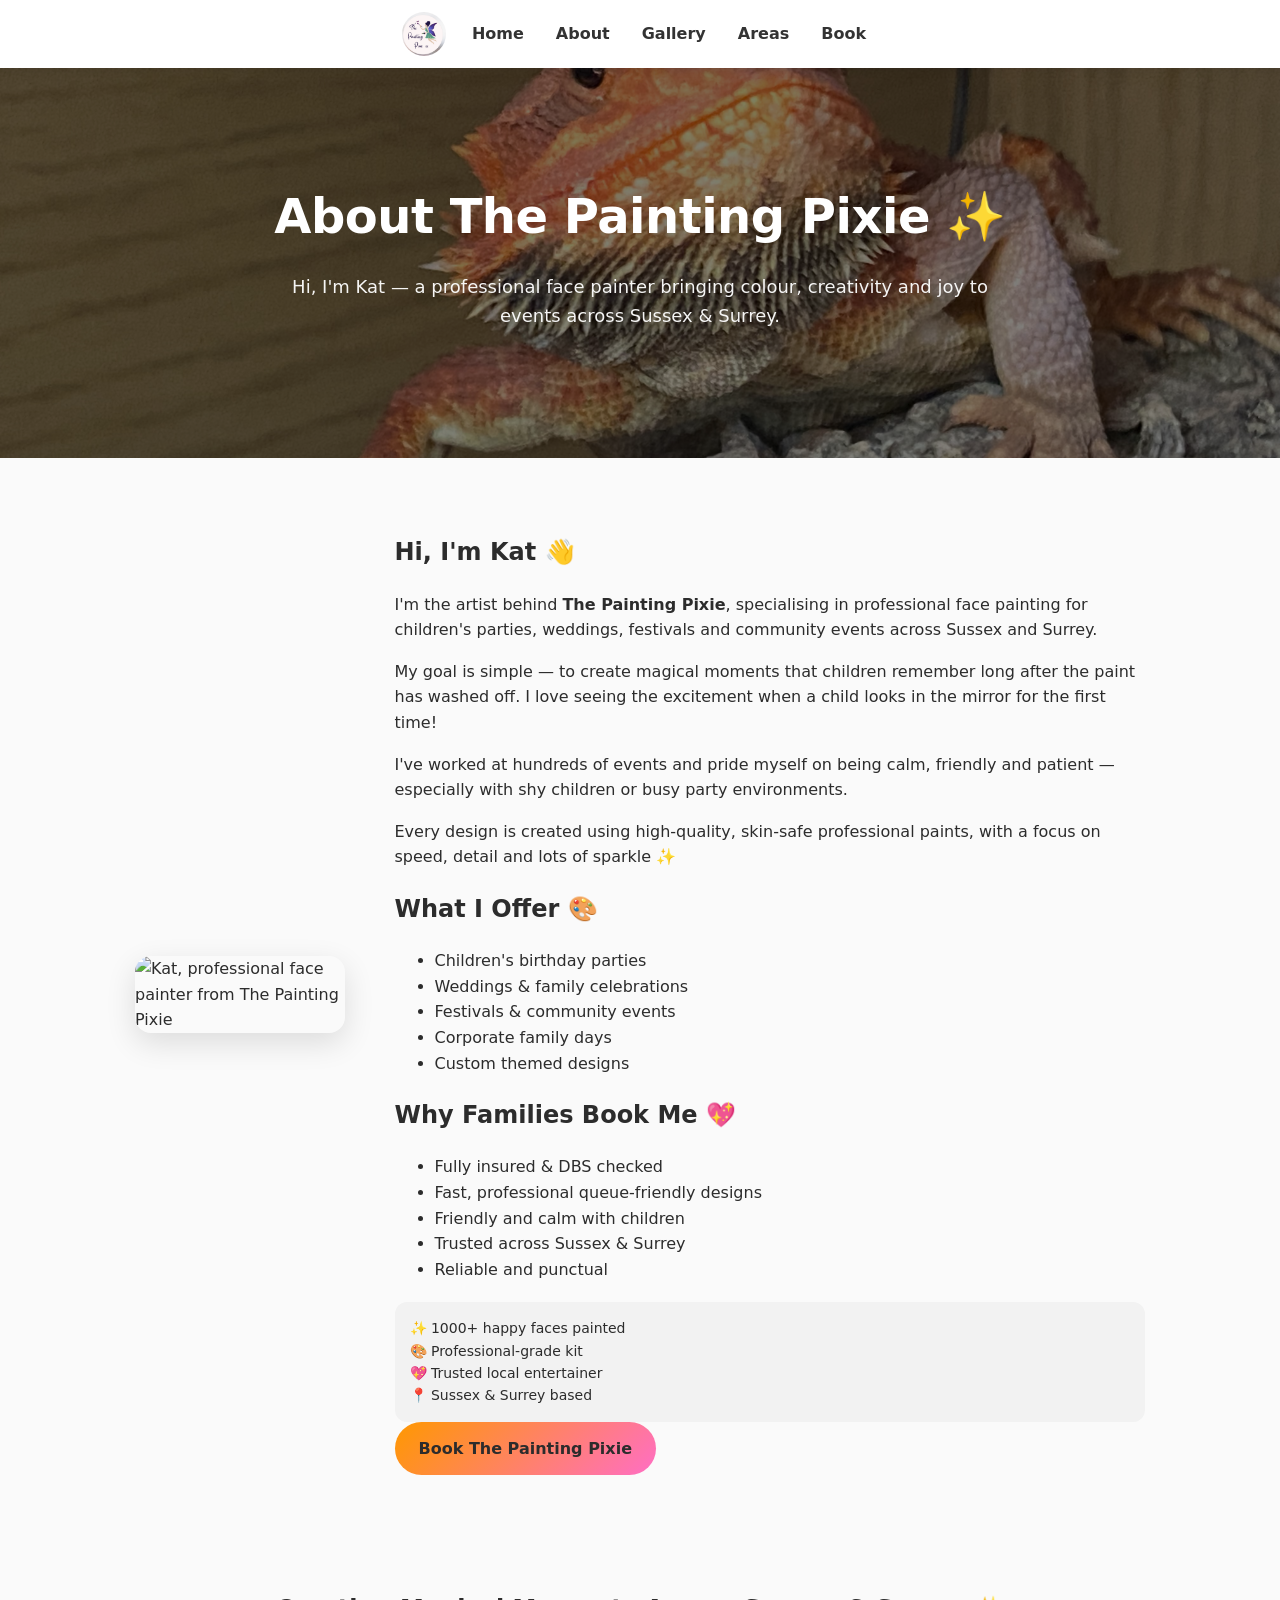
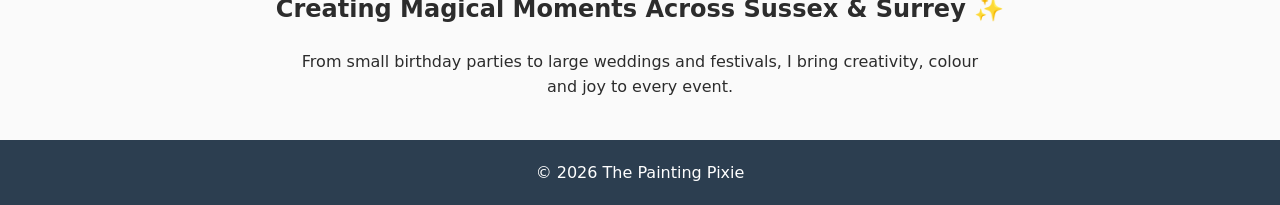
==== commit 73ad7854: "Update about.html" ====
--- a/about.html
+++ b/about.html
@@ -46,7 +46,7 @@
 
 <section class="about-container">
 <div class="about-image">
-<img src="kat.jpg" alt="Kat, professional face painter from The Painting Pixie">
+<img src="Pat Parker Professional 02.jpg" alt="Kat, professional face painter from The Painting Pixie">
 </div>
 
 <div class="about-text">
--- a/style.css
+++ b/style.css
@@ -44,7 +44,7 @@
   transition: 0.2s ease;
 }
 nav a:hover {
-  color: #ff6ec4;
+  color: #b8005f;
   background: rgba(255, 110, 196, 0.1);
 }
 
@@ -124,7 +124,8 @@
 }
 .btn {
   background: linear-gradient(135deg, #ff9800, #ff6ec4);
-  color: white;
+  color: #2c2c2c;
+  font-weight: 800;
 }
 .btn:hover {
   transform: translateY(-2px);
@@ -132,7 +133,8 @@
 }
 .whatsapp-btn {
   background: #25D366;
-  color: white;
+  color: #1a1a1a;
+  font-weight: 800;
 }
 .whatsapp-btn:hover {
   transform: translateY(-2px);
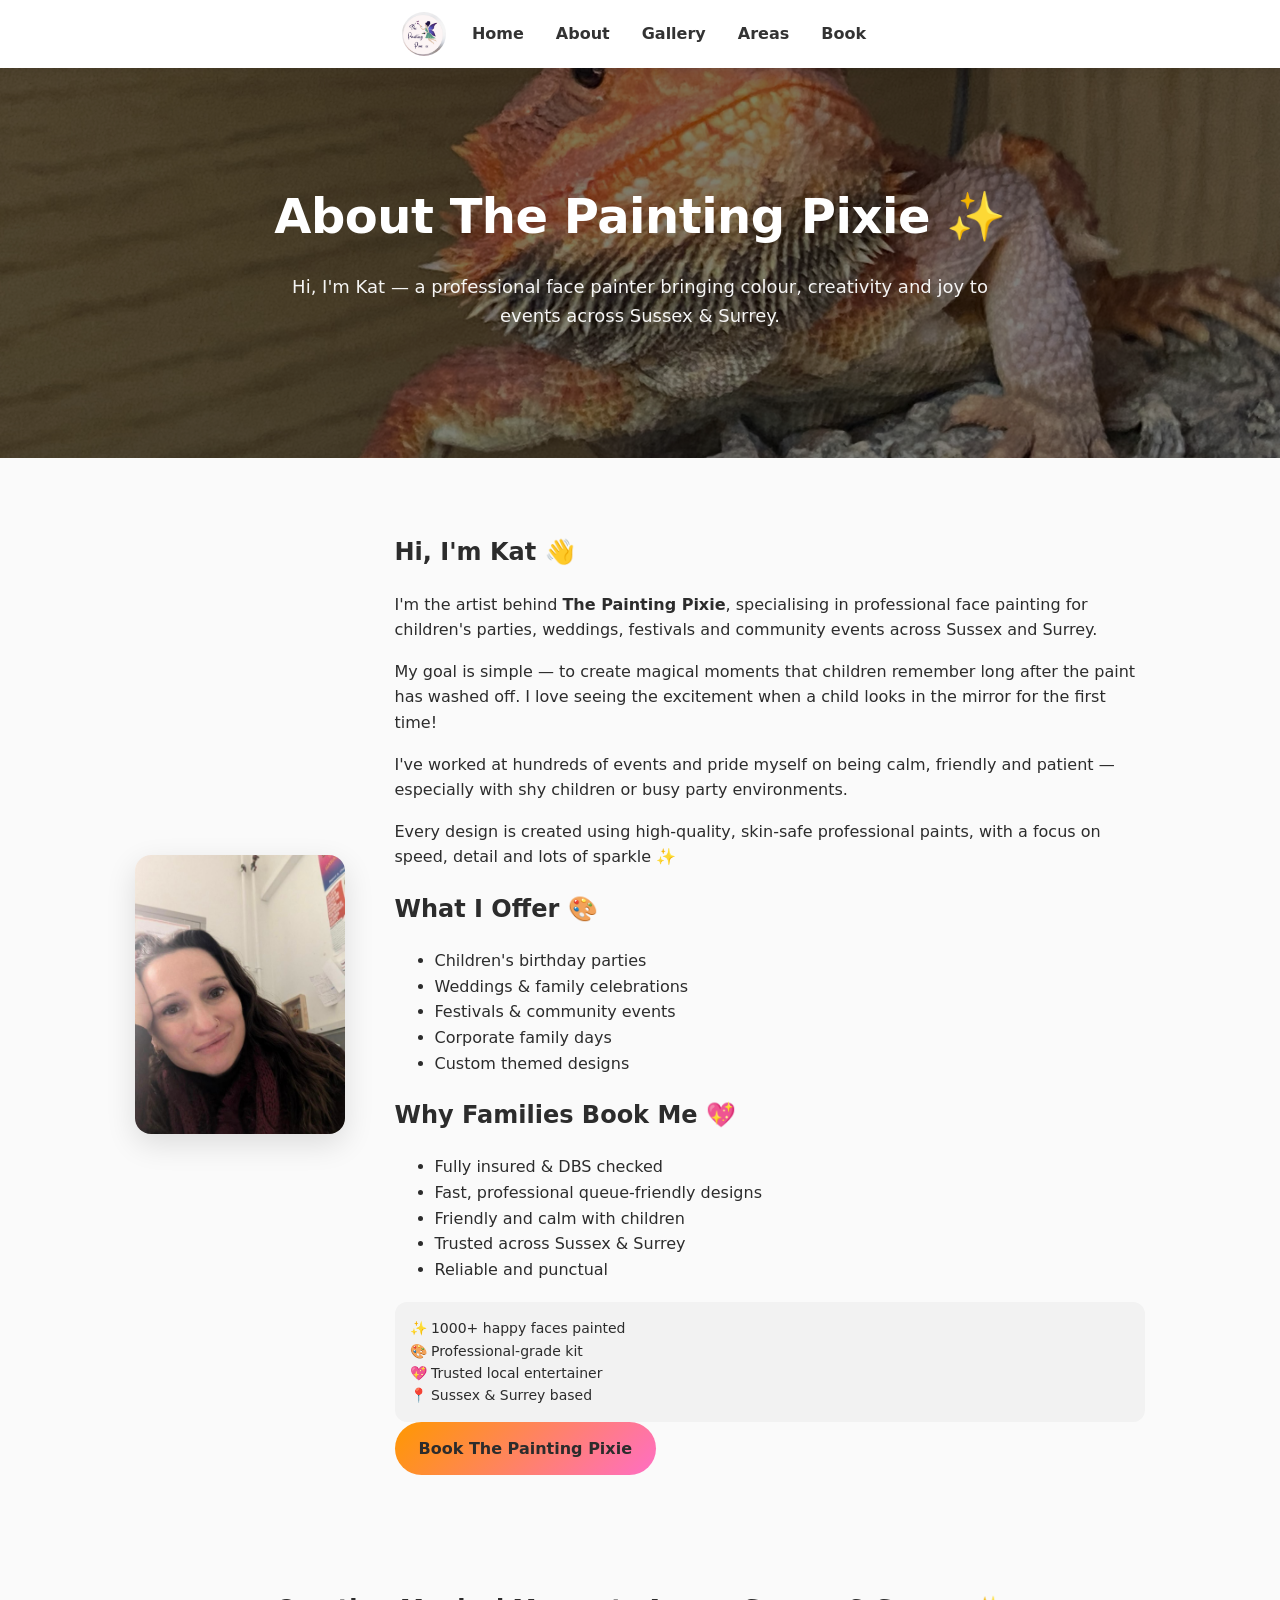
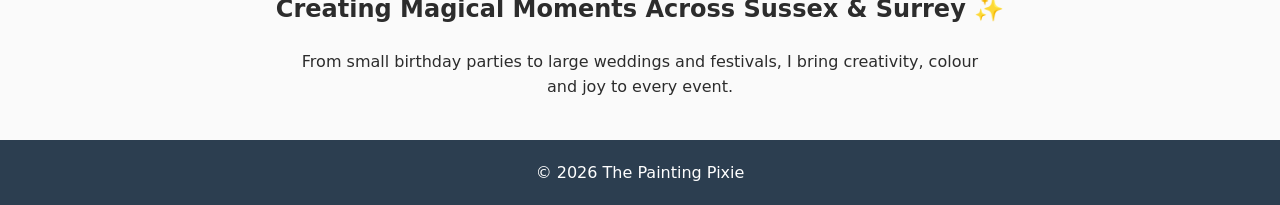
==== commit 553897d8: "Update about.html" ====
--- a/about.html
+++ b/about.html
@@ -46,7 +46,7 @@
 
 <section class="about-container">
 <div class="about-image">
-<img src="Pat Parker Professional 02.jpg" alt="Kat, professional face painter from The Painting Pixie">
+<img src="Kat Parker Professional 02.jpg" alt="Kat, professional face painter from The Painting Pixie">
 </div>
 
 <div class="about-text">
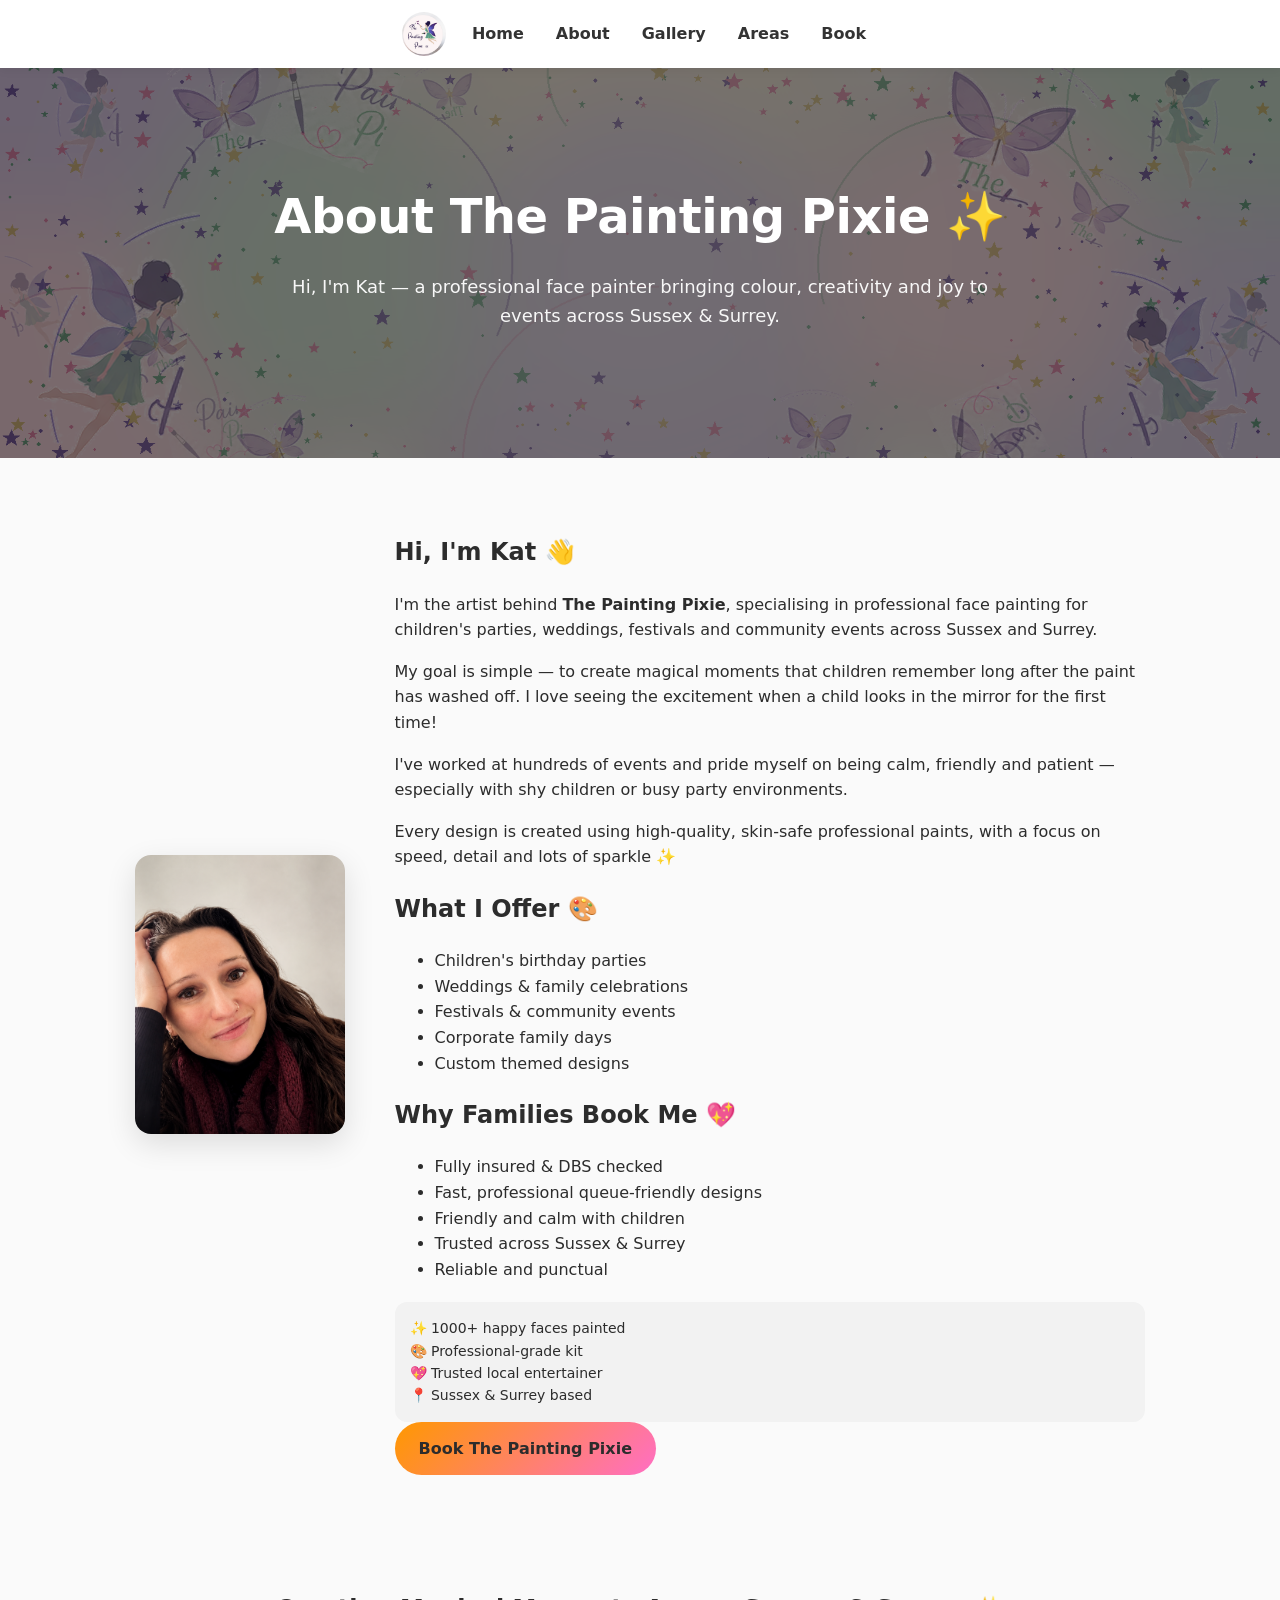
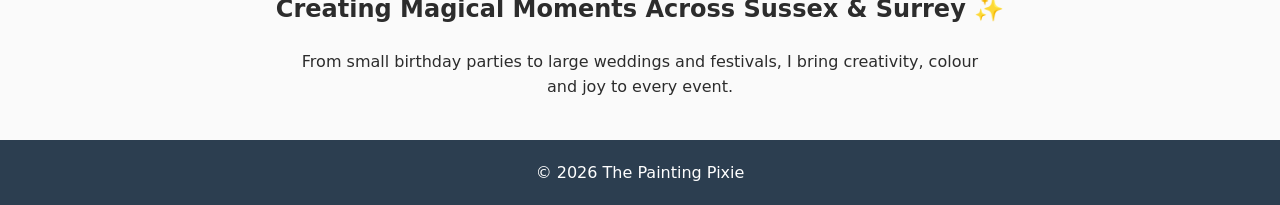
==== commit dc1df9ae: "Update about.html" ====
--- a/about.html
+++ b/about.html
@@ -46,7 +46,7 @@
 
 <section class="about-container">
 <div class="about-image">
-<img src="Kat Parker Professional 02.jpg" alt="Kat, professional face painter from The Painting Pixie">
+<img src="Kat Parker Professional 02.png" alt="Kat, professional face painter from The Painting Pixie">
 </div>
 
 <div class="about-text">
--- a/style.css
+++ b/style.css
@@ -72,7 +72,7 @@
   color: white;
   text-align: center;
   padding: 110px 20px;
-  background-image: url("hero.jpg");
+  background-image: url("painting-pixie-background-v2.png");
   background-size: cover;
   background-position: center;
 }
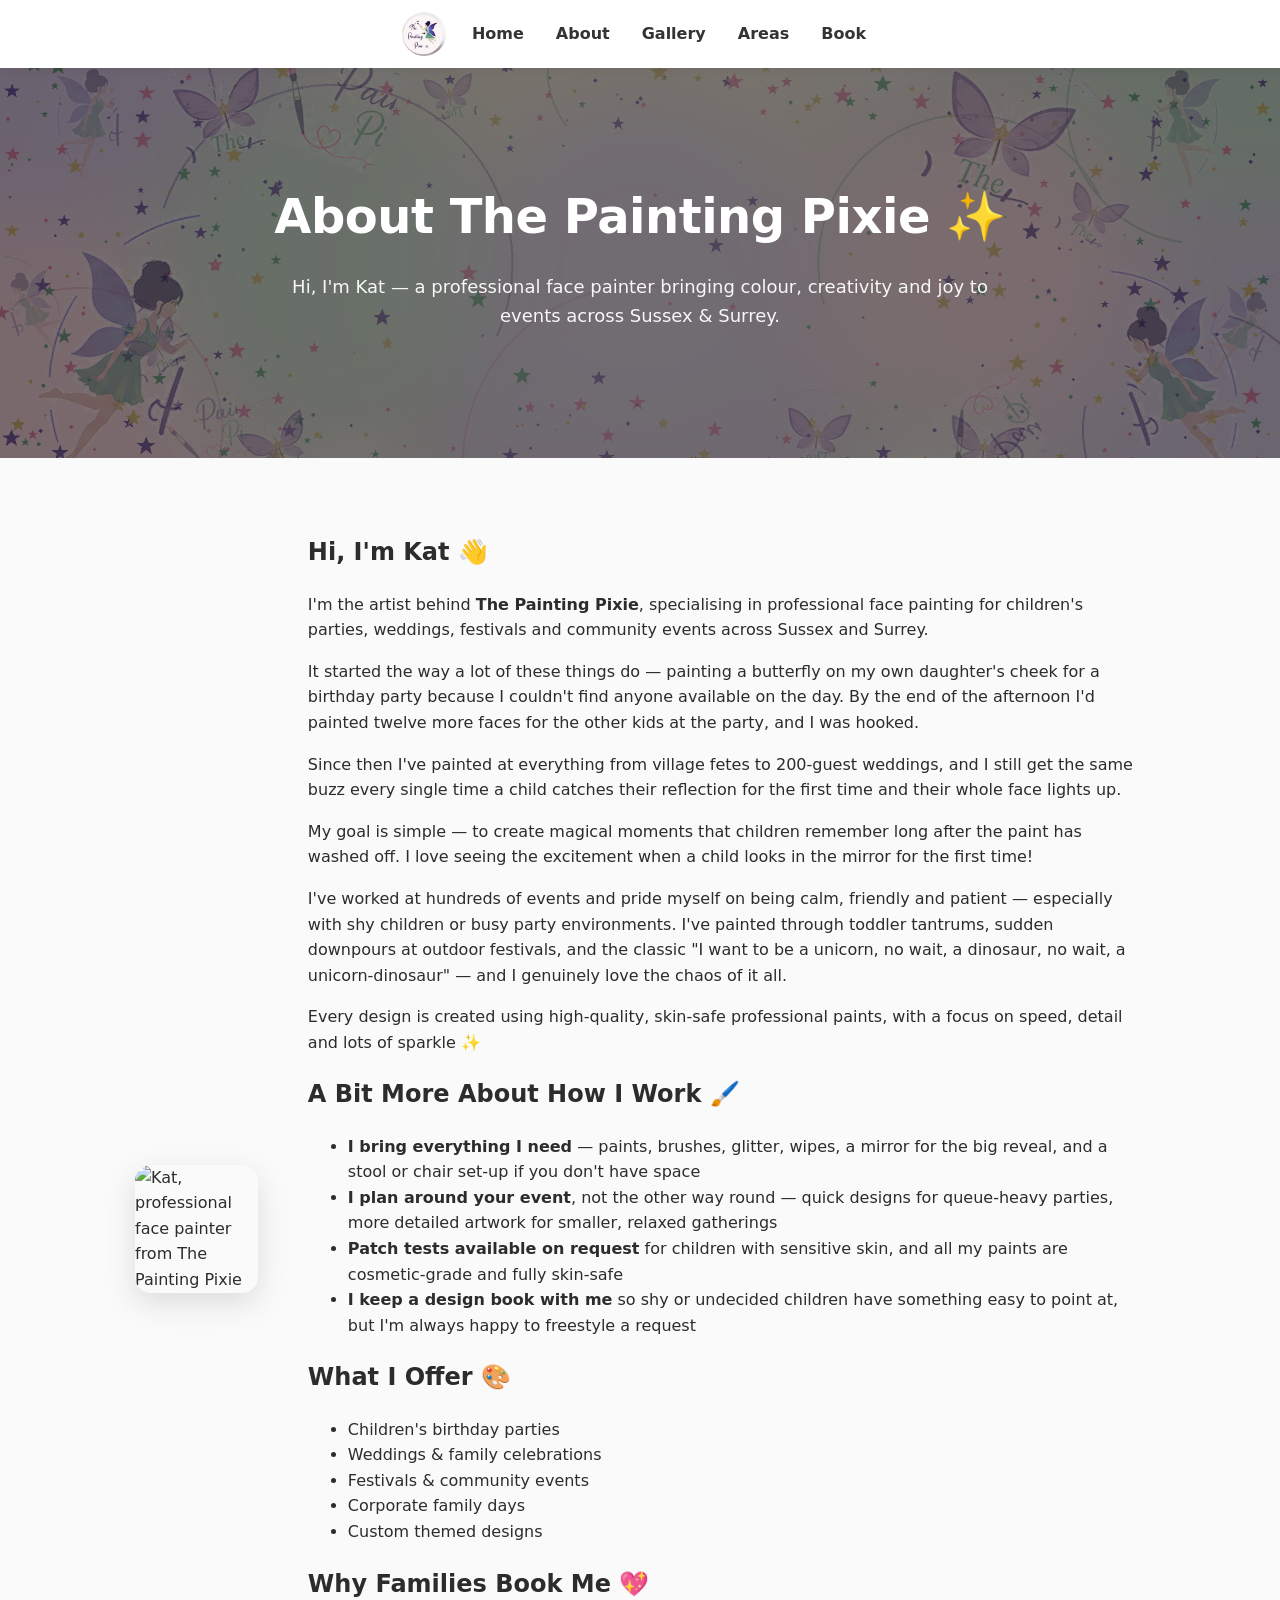
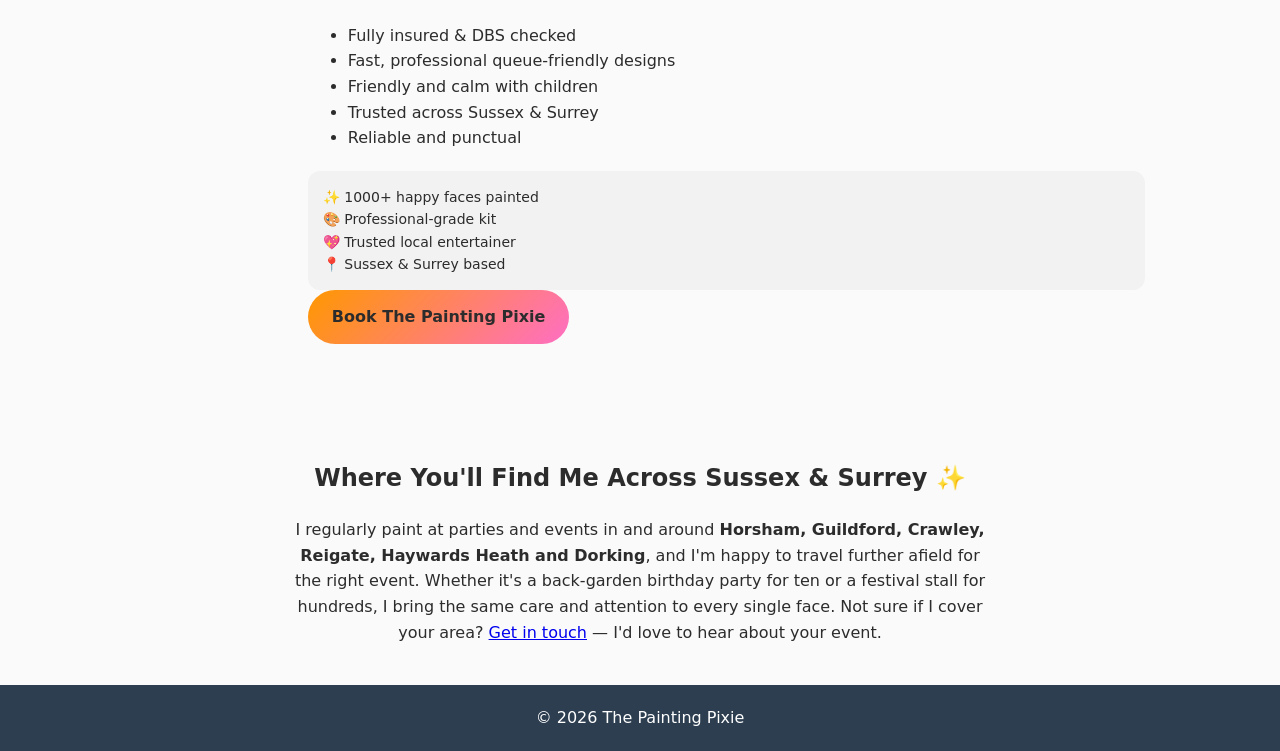
==== commit 74674f75: "Update about.html" ====
--- a/about.html
+++ b/about.html
@@ -7,17 +7,14 @@
 <meta name="description" content="Meet Kat, professional face painter behind The Painting Pixie. Providing fun, safe and creative face painting for parties, weddings and events across Sussex and Surrey.">
 <link rel="canonical" href="https://www.thepaintingpixie.co.uk/about.html">
 <link rel="stylesheet" href="style.css">
-
 <!-- Favicon (from your logo) -->
 <link rel="icon" type="image/png" sizes="32x32" href="favicon-32x32.png">
 <link rel="icon" type="image/png" sizes="16x16" href="favicon-16x16.png">
 <link rel="apple-touch-icon" href="apple-touch-icon.png">
 <link rel="icon" href="favicon.ico">
-
 <!-- Open Graph -->
 <meta property="og:title" content="About The Painting Pixie">
 <meta property="og:description" content="Professional face painter in Sussex & Surrey creating magical designs for children's events.">
-
 <!-- LocalBusiness Schema -->
 <script type="application/ld+json">
 {
@@ -28,7 +25,6 @@
 }
 </script>
 </head>
-
 <body>
 <nav>
 <a href="index.html" class="nav-logo-link"><img src="logo-nav.png" alt="The Painting Pixie logo"></a>
@@ -38,17 +34,14 @@
 <a href="areas.html">Areas</a>
 <a href="contact.html">Book</a>
 </nav>
-
 <header class="page-header">
 <h1>About The Painting Pixie ✨</h1>
 <p>Hi, I'm Kat — a professional face painter bringing colour, creativity and joy to events across Sussex & Surrey.</p>
 </header>
-
 <section class="about-container">
 <div class="about-image">
-<img src="Kat Parker Professional 02.png" alt="Kat, professional face painter from The Painting Pixie">
+<img src="kat-parker-professional-02.png" alt="Kat, professional face painter from The Painting Pixie">
 </div>
-
 <div class="about-text">
 <h2>Hi, I'm Kat 👋</h2>
 <p>
@@ -56,18 +49,41 @@
 for children's parties, weddings, festivals and community events across Sussex and Surrey.
 </p>
 <p>
+It started the way a lot of these things do — painting a butterfly on my own daughter's cheek for a
+birthday party because I couldn't find anyone available on the day. By the end of the afternoon I'd
+painted twelve more faces for the other kids at the party, and I was hooked.
+<!-- ✏️ Replace this paragraph with your real origin story -->
+</p>
+<p>
+Since then I've painted at everything from village fetes to 200-guest weddings, and I still get the
+same buzz every single time a child catches their reflection for the first time and their whole face
+lights up.
+</p>
+<p>
 My goal is simple — to create magical moments that children remember long after the paint has washed off.
 I love seeing the excitement when a child looks in the mirror for the first time!
 </p>
 <p>
 I've worked at hundreds of events and pride myself on being calm, friendly and patient — especially
-with shy children or busy party environments.
+with shy children or busy party environments. I've painted through toddler tantrums, sudden downpours
+at outdoor festivals, and the classic "I want to be a unicorn, no wait, a dinosaur, no wait, a
+unicorn-dinosaur" — and I genuinely love the chaos of it all.
 </p>
 <p>
 Every design is created using high-quality, skin-safe professional paints, with a focus on speed,
 detail and lots of sparkle ✨
 </p>
-
+<h2>A Bit More About How I Work 🖌️</h2>
+<ul>
+<li><strong>I bring everything I need</strong> — paints, brushes, glitter, wipes, a mirror for the big
+reveal, and a stool or chair set-up if you don't have space</li>
+<li><strong>I plan around your event</strong>, not the other way round — quick designs for queue-heavy
+parties, more detailed artwork for smaller, relaxed gatherings</li>
+<li><strong>Patch tests available on request</strong> for children with sensitive skin, and all my
+paints are cosmetic-grade and fully skin-safe</li>
+<li><strong>I keep a design book with me</strong> so shy or undecided children have something easy to
+point at, but I'm always happy to freestyle a request</li>
+</ul>
 <h2>What I Offer 🎨</h2>
 <ul>
 <li>Children's birthday parties</li>
@@ -76,7 +92,6 @@
 <li>Corporate family days</li>
 <li>Custom themed designs</li>
 </ul>
-
 <h2>Why Families Book Me 💖</h2>
 <ul>
 <li>Fully insured & DBS checked</li>
@@ -85,29 +100,28 @@
 <li>Trusted across Sussex & Surrey</li>
 <li>Reliable and punctual</li>
 </ul>
-
 <div class="trust">
 ✨ 1000+ happy faces painted<br>
 🎨 Professional-grade kit<br>
 💖 Trusted local entertainer<br>
 📍 Sussex & Surrey based
 </div>
-
 <a href="contact.html" class="btn">Book The Painting Pixie</a>
 </div>
 </section>
-
 <!-- TRUST BOOST SECTION -->
 <section style="text-align:center; padding:40px;">
-<h2>Creating Magical Moments Across Sussex & Surrey ✨</h2>
+<h2>Where You'll Find Me Across Sussex & Surrey ✨</h2>
 <p style="max-width:700px; margin:auto;">
-From small birthday parties to large weddings and festivals, I bring creativity, colour and joy to every event.
+I regularly paint at parties and events in and around <strong>Horsham, Guildford, Crawley, Reigate,
+Haywards Heath and Dorking</strong>, and I'm happy to travel further afield for the right event.
+Whether it's a back-garden birthday party for ten or a festival stall for hundreds, I bring the same
+care and attention to every single face. Not sure if I cover your area?
+<a href="contact.html">Get in touch</a> — I'd love to hear about your event.
 </p>
 </section>
-
 <footer>
 © 2026 The Painting Pixie
 </footer>
-
 </body>
 </html>
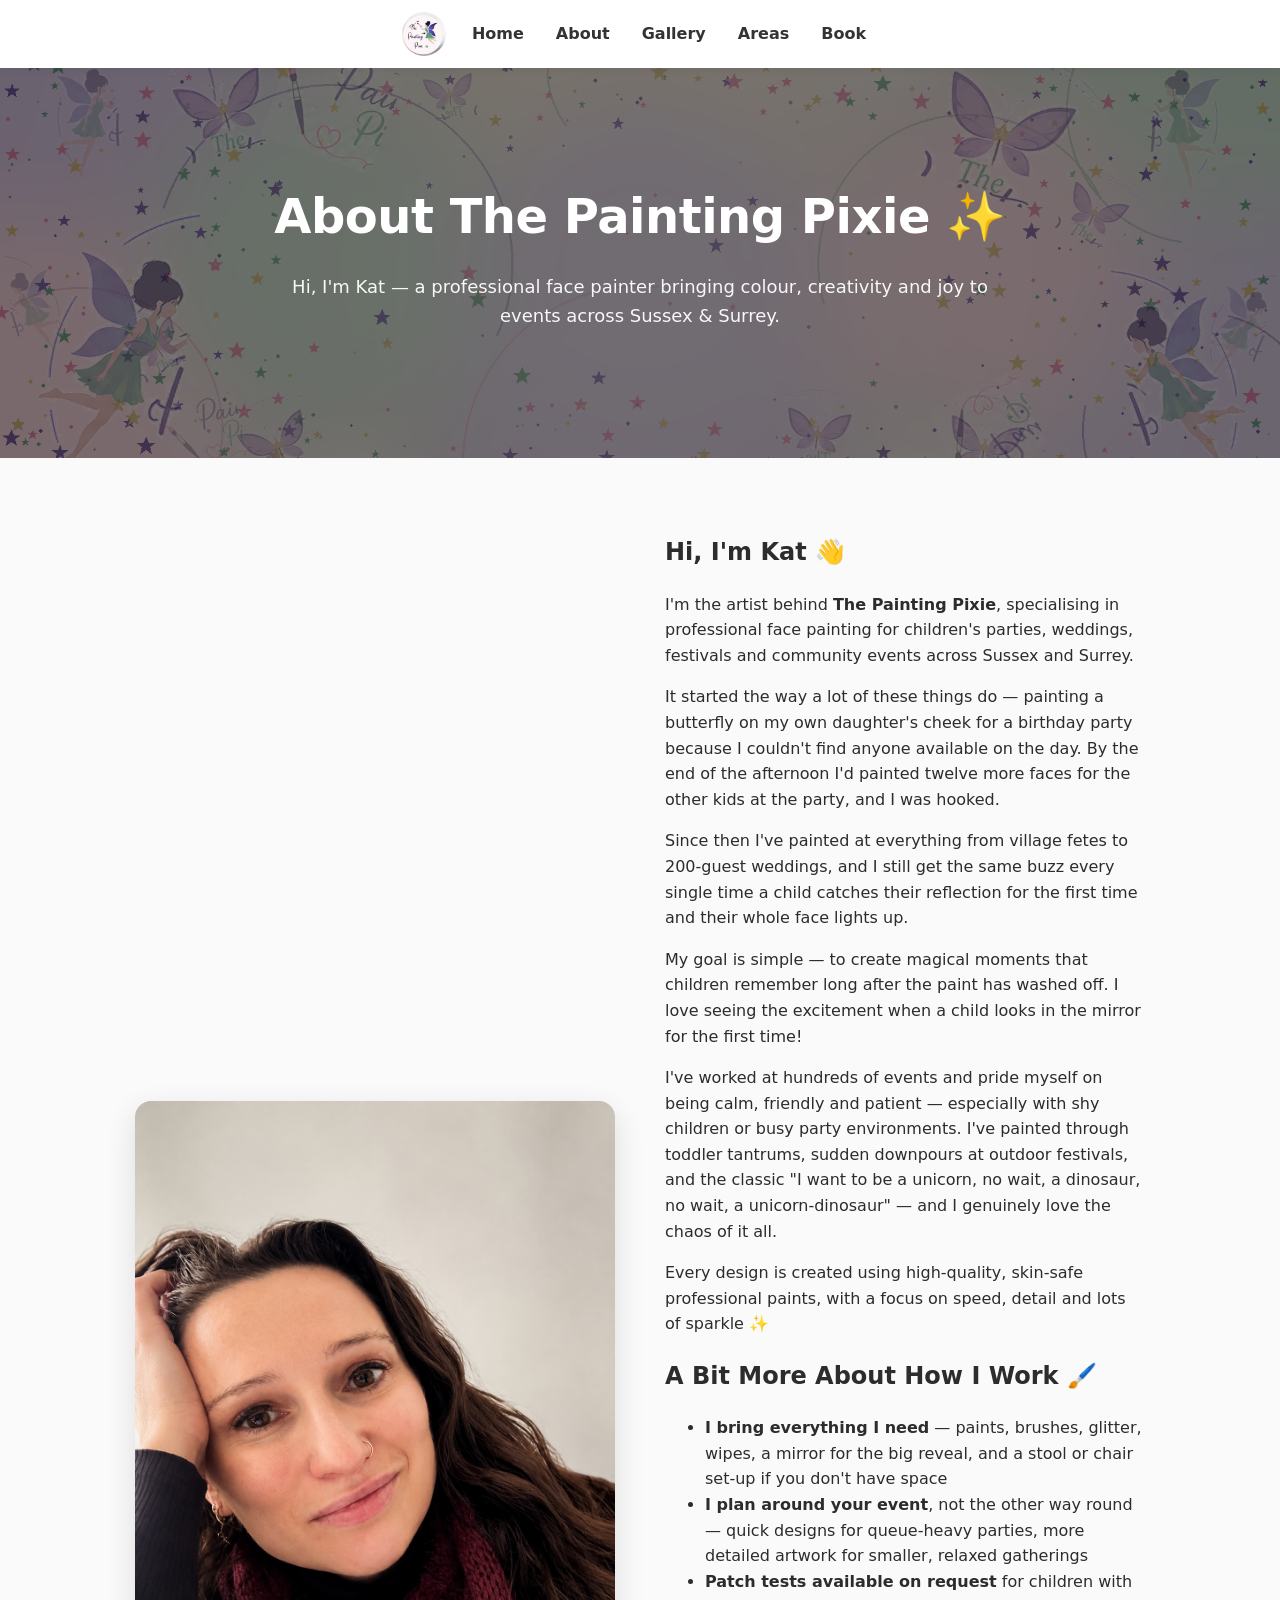
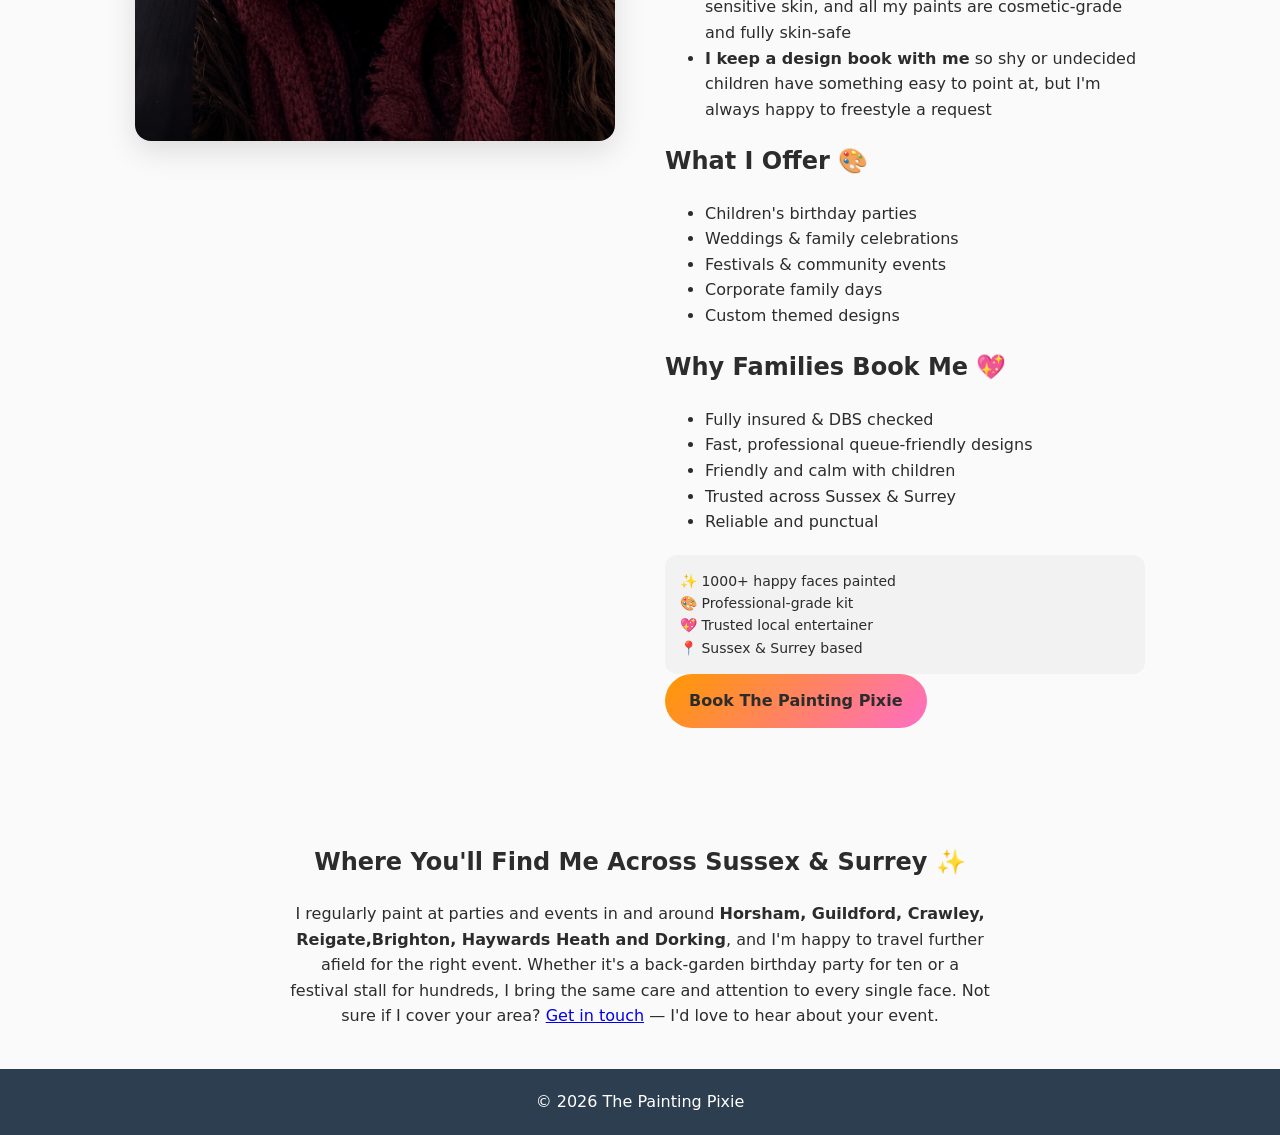
==== commit 8b57126b: "Update about.html" ====
--- a/about.html
+++ b/about.html
@@ -113,7 +113,7 @@
 <section style="text-align:center; padding:40px;">
 <h2>Where You'll Find Me Across Sussex & Surrey ✨</h2>
 <p style="max-width:700px; margin:auto;">
-I regularly paint at parties and events in and around <strong>Horsham, Guildford, Crawley, Reigate,
+I regularly paint at parties and events in and around <strong>Horsham, Guildford, Crawley, Reigate,Brighton,
 Haywards Heath and Dorking</strong>, and I'm happy to travel further afield for the right event.
 Whether it's a back-garden birthday party for ten or a festival stall for hundreds, I bring the same
 care and attention to every single face. Not sure if I cover your area?
--- a/style.css
+++ b/style.css
@@ -162,11 +162,17 @@
   gap: 50px;
   align-items: center;
 }
+.about-image {
+  flex: 1 1 420px;
+}
 .about-image img {
   width: 100%;
-  max-width: 420px;
+  max-width: 600px;
   border-radius: 16px;
   box-shadow: 0 10px 30px rgba(0,0,0,0.12);
+}
+.about-text {
+  flex: 1 1 420px;
 }
 .about-text h1 {
   font-size: 36px;
